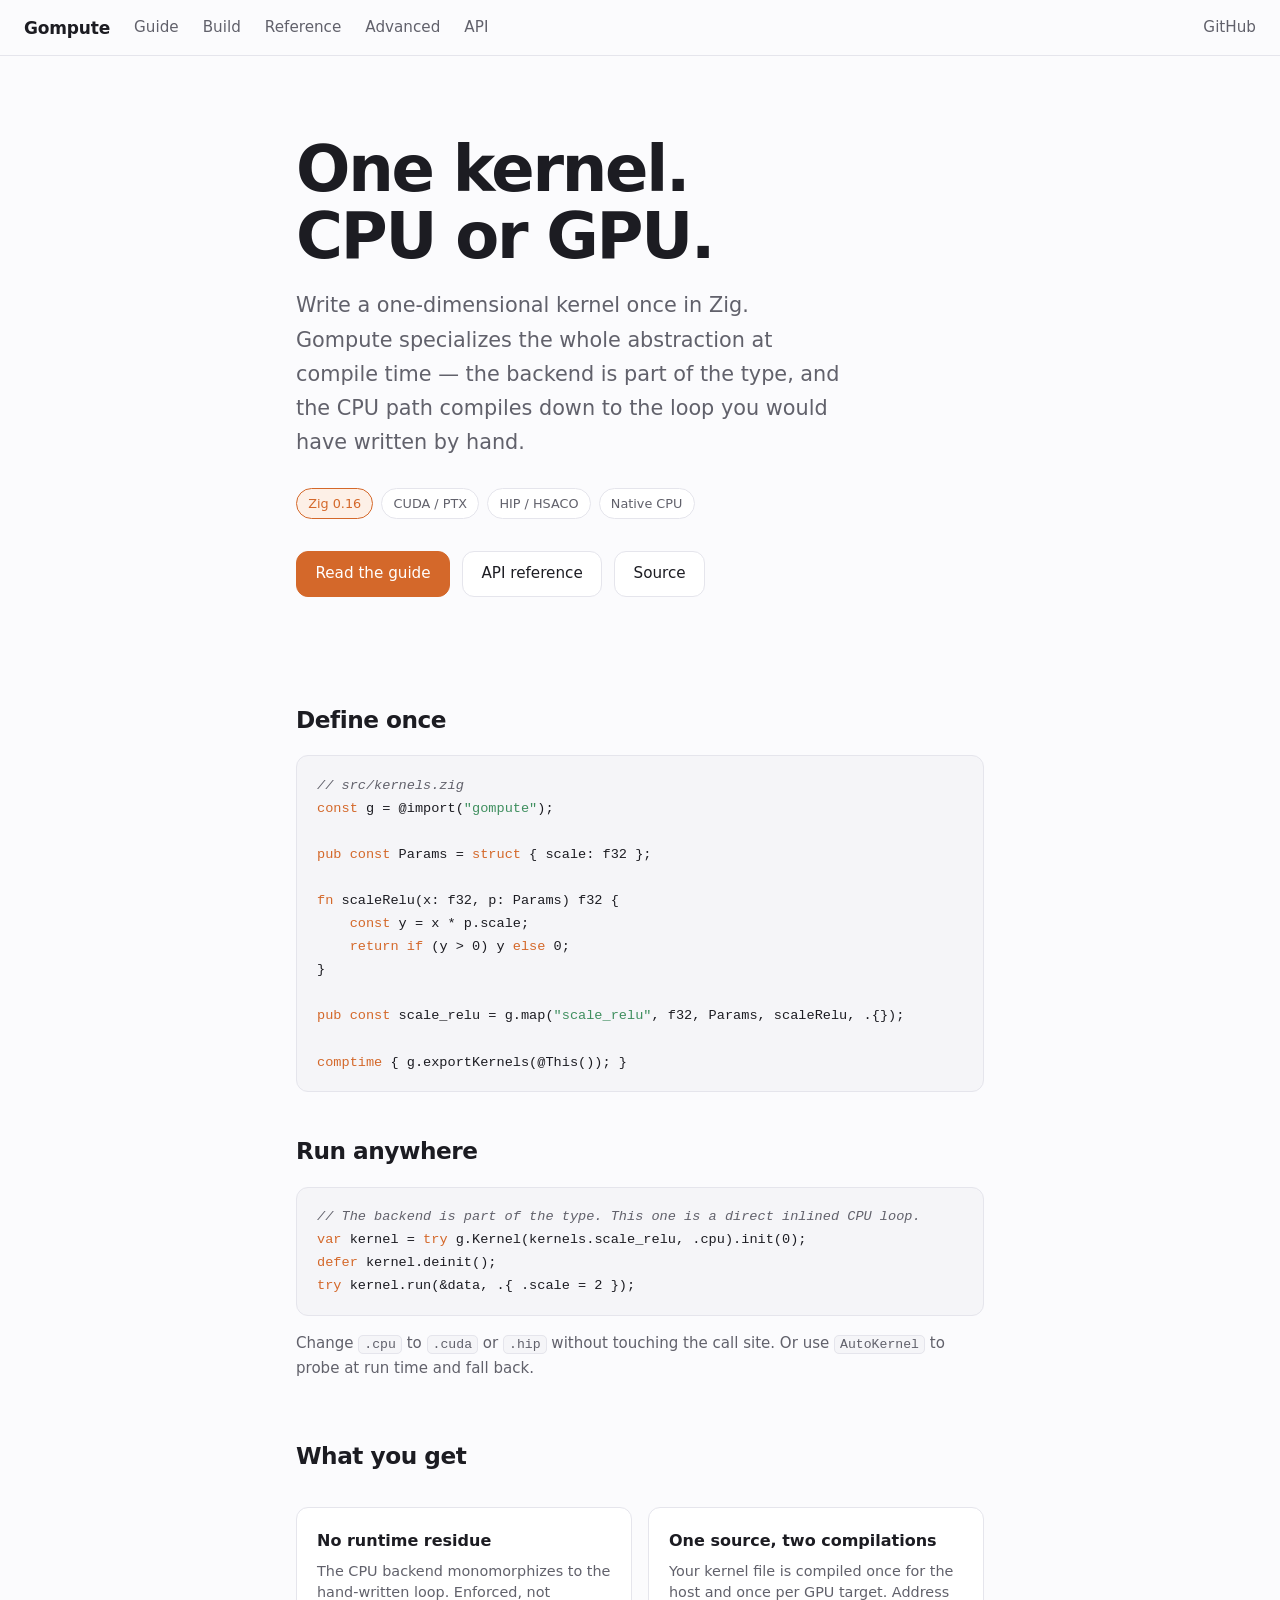
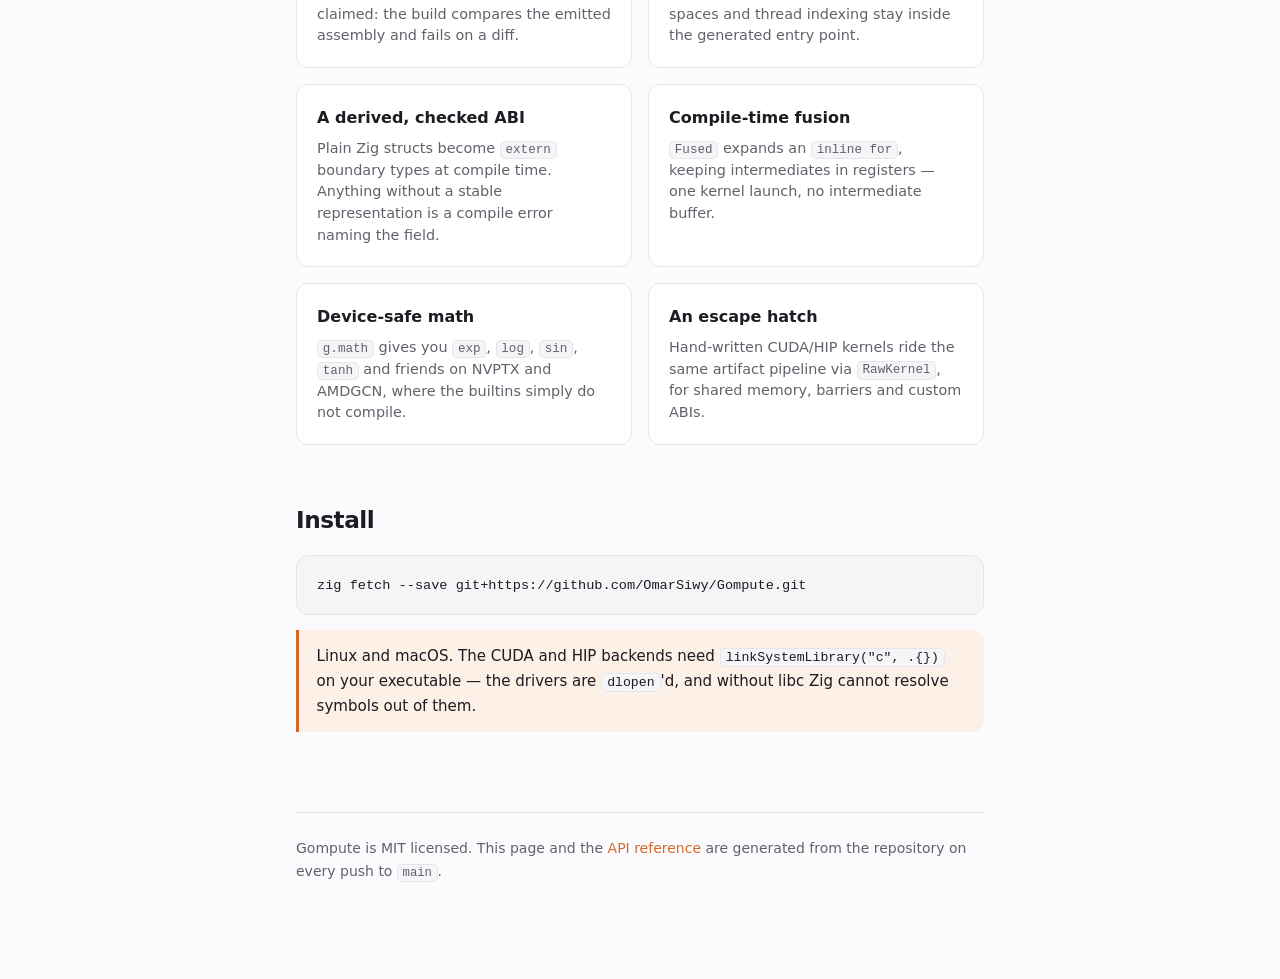
==== docs/index.html @ 5c6f1d7e "docs: publish a documentation site, slim the README to a pointer The README had grown to ~550 lines " ====
<!DOCTYPE html>
<html lang="en">
<head>
<meta charset="utf-8">
<meta name="viewport" content="width=device-width, initial-scale=1">
<title>Gompute — one kernel, CPU or GPU, specialized at compile time</title>
<meta name="description" content="A Zig 0.16 library for defining a one-dimensional GPU/CPU kernel once and specializing the whole abstraction at compile time. CUDA, HIP and native CPU backends.">
<link rel="stylesheet" href="style.css">
</head>
<body>

<nav class="nav">
  <strong>Gompute</strong>
  <a href="guide.html">Guide</a>
  <a href="build.html">Build</a>
  <a href="reference.html">Reference</a>
  <a href="advanced.html">Advanced</a>
  <a href="api/">API</a>
  <span class="spacer"></span>
  <a href="https://github.com/OmarSiwy/Gompute">GitHub</a>
</nav>

<div class="wrap">

  <header class="hero">
    <h1>One kernel.<br>CPU or GPU.</h1>
    <p class="tagline">
      Write a one-dimensional kernel once in Zig. Gompute specializes the whole
      abstraction at compile time — the backend is part of the type, and the
      CPU path compiles down to the loop you would have written by hand.
    </p>
    <div class="pills">
      <span class="pill on">Zig 0.16</span>
      <span class="pill">CUDA / PTX</span>
      <span class="pill">HIP / HSACO</span>
      <span class="pill">Native CPU</span>
    </div>
    <div class="cta">
      <a class="btn primary" href="guide.html">Read the guide</a>
      <a class="btn" href="api/">API reference</a>
      <a class="btn" href="https://github.com/OmarSiwy/Gompute">Source</a>
    </div>
  </header>

  <section>
    <h2>Define once</h2>
    <!-- Kept deliberately short. docs/guide.md is the source of truth; this is
         a shop window, not documentation. -->
<pre><code><span class="c">// src/kernels.zig</span>
<span class="k">const</span> g = @import(<span class="s">"gompute"</span>);

<span class="k">pub const</span> Params = <span class="k">struct</span> { scale: f32 };

<span class="k">fn</span> scaleRelu(x: f32, p: Params) f32 {
    <span class="k">const</span> y = x * p.scale;
    <span class="k">return if</span> (y &gt; 0) y <span class="k">else</span> 0;
}

<span class="k">pub const</span> scale_relu = g.map(<span class="s">"scale_relu"</span>, f32, Params, scaleRelu, .{});

<span class="k">comptime</span> { g.exportKernels(@This()); }
</code></pre>

    <h2 style="margin-top:2.5rem">Run anywhere</h2>
<pre><code><span class="c">// The backend is part of the type. This one is a direct inlined CPU loop.</span>
<span class="k">var</span> kernel = <span class="k">try</span> g.Kernel(kernels.scale_relu, .cpu).init(0);
<span class="k">defer</span> kernel.deinit();
<span class="k">try</span> kernel.run(&amp;data, .{ .scale = 2 });
</code></pre>
    <p style="color:var(--muted);font-size:0.94rem">
      Change <code>.cpu</code> to <code>.cuda</code> or <code>.hip</code> without touching the
      call site. Or use <code>AutoKernel</code> to probe at run time and fall back.
    </p>
  </section>

  <section>
    <h2>What you get</h2>
    <div class="cards">
      <div class="card">
        <h3>No runtime residue</h3>
        <p>The CPU backend monomorphizes to the hand-written loop. Enforced, not
           claimed: the build compares the emitted assembly and fails on a diff.</p>
      </div>
      <div class="card">
        <h3>One source, two compilations</h3>
        <p>Your kernel file is compiled once for the host and once per GPU target.
           Address spaces and thread indexing stay inside the generated entry point.</p>
      </div>
      <div class="card">
        <h3>A derived, checked ABI</h3>
        <p>Plain Zig structs become <code>extern</code> boundary types at compile time.
           Anything without a stable representation is a compile error naming the field.</p>
      </div>
      <div class="card">
        <h3>Compile-time fusion</h3>
        <p><code>Fused</code> expands an <code>inline for</code>, keeping intermediates in
           registers — one kernel launch, no intermediate buffer.</p>
      </div>
      <div class="card">
        <h3>Device-safe math</h3>
        <p><code>g.math</code> gives you <code>exp</code>, <code>log</code>, <code>sin</code>,
           <code>tanh</code> and friends on NVPTX and AMDGCN, where the builtins simply
           do not compile.</p>
      </div>
      <div class="card">
        <h3>An escape hatch</h3>
        <p>Hand-written CUDA/HIP kernels ride the same artifact pipeline via
           <code>RawKernel</code>, for shared memory, barriers and custom ABIs.</p>
      </div>
    </div>
  </section>

  <section>
    <h2>Install</h2>
<pre><code>zig fetch --save git+https://github.com/OmarSiwy/Gompute.git</code></pre>
    <p class="note">
      Linux and macOS. The CUDA and HIP backends need
      <code>linkSystemLibrary("c", .{})</code> on your executable — the drivers are
      <code>dlopen</code>'d, and without libc Zig cannot resolve symbols out of them.
    </p>
  </section>

  <footer>
    Gompute is MIT licensed. This page and the
    <a href="api/">API reference</a> are generated from the repository on every
    push to <code>main</code>.
  </footer>

</div>
</body>
</html>
---- docs/style.css ----
/* Gompute docs. Hand-written, no framework, no build step.
   Styles both the landing page and the pandoc-rendered guide. */

:root {
  --bg: #fbfbfd;
  --panel: #ffffff;
  --fg: #1c1c22;
  --muted: #61616b;
  --line: #e5e5ec;
  --accent: #d4682a;
  --accent-soft: #fdf0e7;
  --code-bg: #f5f5f8;
  --radius: 12px;
  --measure: 46rem;
}

@media (prefers-color-scheme: dark) {
  :root {
    --bg: #131317;
    --panel: #1a1a20;
    --fg: #e8e8ee;
    --muted: #9a9aa6;
    --line: #2b2b34;
    --accent: #f9a03f;
    --accent-soft: #2a2119;
    --code-bg: #101015;
  }
}

*, *::before, *::after { box-sizing: border-box; }

html { -webkit-text-size-adjust: 100%; }

body {
  margin: 0;
  background: var(--bg);
  color: var(--fg);
  font-family: ui-sans-serif, system-ui, -apple-system, "Segoe UI", Roboto,
    "Helvetica Neue", Arial, sans-serif;
  font-size: 17px;
  line-height: 1.65;
  -webkit-font-smoothing: antialiased;
}

a { color: var(--accent); text-decoration: none; }
a:hover { text-decoration: underline; }

code, pre, kbd {
  font-family: ui-monospace, SFMono-Regular, "SF Mono", Menlo, Consolas,
    "Liberation Mono", monospace;
  font-size: 0.875em;
}

/* ---- chrome ---- */

.nav {
  position: sticky;
  top: 0;
  z-index: 10;
  display: flex;
  align-items: center;
  gap: 1.5rem;
  padding: 0.85rem 1.5rem;
  background: color-mix(in srgb, var(--bg) 88%, transparent);
  backdrop-filter: saturate(1.6) blur(10px);
  border-bottom: 1px solid var(--line);
}

.nav strong { font-weight: 650; letter-spacing: -0.01em; }
.nav a { color: var(--muted); font-size: 0.95rem; }
.nav a:hover { color: var(--fg); text-decoration: none; }
.nav .spacer { flex: 1; }

.wrap { max-width: var(--measure); margin: 0 auto; padding: 0 1.5rem 6rem; }
.wide { max-width: 62rem; }

/* ---- hero ---- */

.hero { padding: 5rem 0 3rem; }

.hero h1 {
  margin: 0;
  font-size: clamp(2.6rem, 7vw, 4rem);
  font-weight: 700;
  letter-spacing: -0.035em;
  line-height: 1.05;
}

.hero .tagline {
  margin: 1.1rem 0 0;
  font-size: clamp(1.05rem, 2.4vw, 1.3rem);
  color: var(--muted);
  max-width: 34rem;
}

.pills { display: flex; flex-wrap: wrap; gap: 0.5rem; margin: 1.75rem 0 0; }

.pill {
  padding: 0.25rem 0.7rem;
  border: 1px solid var(--line);
  border-radius: 999px;
  font-size: 0.8rem;
  color: var(--muted);
  background: var(--panel);
}

.pill.on { color: var(--accent); border-color: var(--accent); background: var(--accent-soft); }

.cta { display: flex; flex-wrap: wrap; gap: 0.75rem; margin-top: 2rem; }

.btn {
  display: inline-block;
  padding: 0.6rem 1.15rem;
  border-radius: var(--radius);
  border: 1px solid var(--line);
  background: var(--panel);
  color: var(--fg);
  font-size: 0.95rem;
  font-weight: 500;
}
.btn:hover { border-color: var(--accent); text-decoration: none; }
.btn.primary { background: var(--accent); border-color: var(--accent); color: #fff; }
.btn.primary:hover { filter: brightness(1.07); }

/* ---- code ---- */

pre {
  background: var(--code-bg);
  border: 1px solid var(--line);
  border-radius: var(--radius);
  padding: 1.1rem 1.25rem;
  overflow-x: auto;
  line-height: 1.55;
}

pre code { background: none; padding: 0; font-size: 0.85rem; }

:not(pre) > code {
  background: var(--code-bg);
  border: 1px solid var(--line);
  border-radius: 5px;
  padding: 0.1em 0.38em;
}

/* Minimal hand-applied highlighting for the landing snippet only. */
.k { color: var(--accent); }
.c { color: var(--muted); font-style: italic; }
.s { color: #3f8f5f; }
@media (prefers-color-scheme: dark) { .s { color: #7fbf8f; } }

/* ---- cards ---- */

.cards {
  display: grid;
  grid-template-columns: repeat(auto-fit, minmax(15rem, 1fr));
  gap: 1rem;
  margin: 2rem 0;
}

.card {
  display: block;
  padding: 1.25rem;
  border: 1px solid var(--line);
  border-radius: var(--radius);
  background: var(--panel);
  color: inherit;
}
.card:hover { border-color: var(--accent); text-decoration: none; }
.card h3 { margin: 0 0 0.4rem; font-size: 1rem; font-weight: 620; }
.card p { margin: 0; color: var(--muted); font-size: 0.9rem; line-height: 1.5; }

section { margin-top: 3.5rem; }
section > h2 {
  font-size: 1.45rem;
  letter-spacing: -0.02em;
  margin: 0 0 1rem;
}

.note {
  border-left: 3px solid var(--accent);
  background: var(--accent-soft);
  padding: 0.85rem 1.1rem;
  border-radius: 0 var(--radius) var(--radius) 0;
  color: var(--fg);
  font-size: 0.94rem;
}

footer {
  border-top: 1px solid var(--line);
  margin-top: 5rem;
  padding-top: 1.5rem;
  color: var(--muted);
  font-size: 0.875rem;
}

/* ---- rendered markdown (pandoc guide) ---- */

.guide h1 { font-size: 2.1rem; letter-spacing: -0.03em; margin: 0 0 0.5rem; }
.guide h2 {
  font-size: 1.5rem;
  letter-spacing: -0.02em;
  margin: 3rem 0 0.9rem;
  padding-top: 0.6rem;
  border-top: 1px solid var(--line);
}
.guide h3 { font-size: 1.15rem; margin: 2rem 0 0.6rem; }
.guide table {
  width: 100%;
  border-collapse: collapse;
  margin: 1.25rem 0;
  font-size: 0.9rem;
  display: block;
  overflow-x: auto;
}
.guide th, .guide td {
  border: 1px solid var(--line);
  padding: 0.5rem 0.7rem;
  text-align: left;
  vertical-align: top;
}
.guide th { background: var(--code-bg); font-weight: 600; }
.guide blockquote {
  margin: 1.25rem 0;
  padding: 0.1rem 1.1rem;
  border-left: 3px solid var(--line);
  color: var(--muted);
}
.guide li { margin: 0.3rem 0; }

#TOC {
  background: var(--panel);
  border: 1px solid var(--line);
  border-radius: var(--radius);
  padding: 1rem 1.25rem;
  margin: 1.5rem 0 2.5rem;
  font-size: 0.9rem;
}
#TOC ul { margin: 0.3rem 0; padding-left: 1.1rem; }
#TOC > ul { padding-left: 0; list-style: none; }
#TOC a { color: var(--fg); }
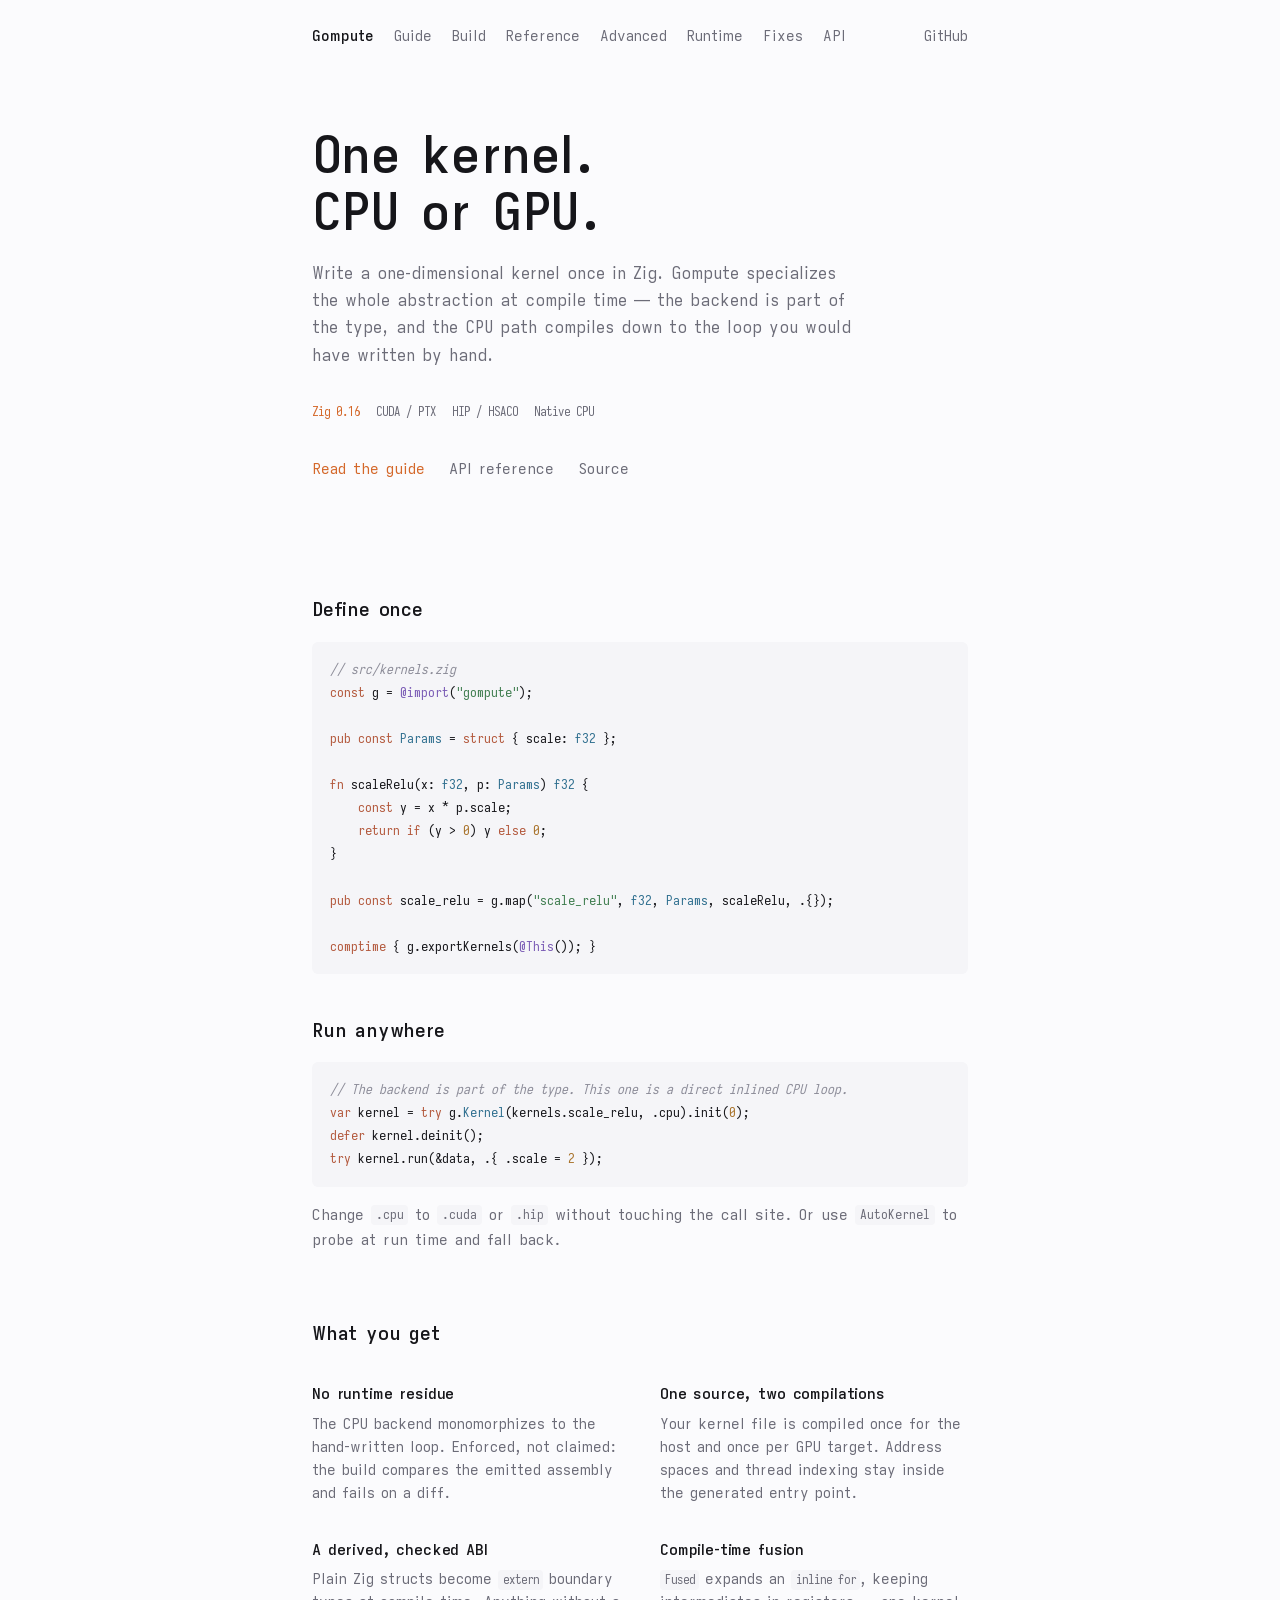
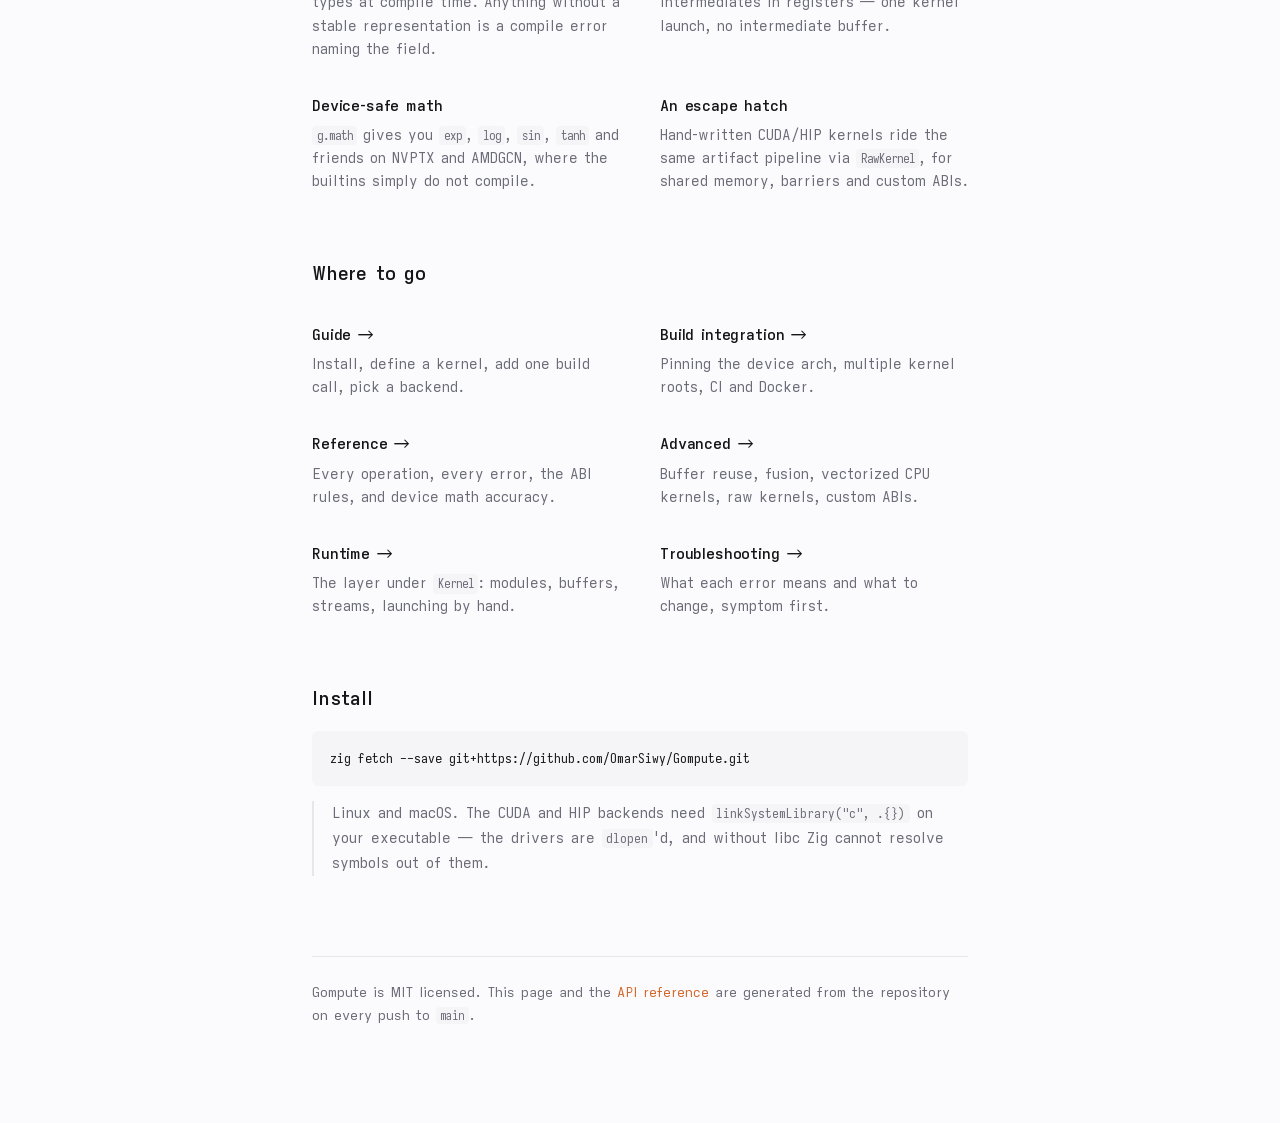
==== commit ae91c705: "docs: add runtime and troubleshooting pages, vendor subset fonts Two pages the site was missing. Run" ====
--- a/docs/index.html
+++ b/docs/index.html
@@ -15,6 +15,8 @@
   <a href="build.html">Build</a>
   <a href="reference.html">Reference</a>
   <a href="advanced.html">Advanced</a>
+  <a href="runtime.html">Runtime</a>
+  <a href="troubleshooting.html">Fixes</a>
   <a href="api/">API</a>
   <span class="spacer"></span>
   <a href="https://github.com/OmarSiwy/Gompute">GitHub</a>
@@ -46,26 +48,26 @@
     <h2>Define once</h2>
     <!-- Kept deliberately short. docs/guide.md is the source of truth; this is
          a shop window, not documentation. -->
-<pre><code><span class="c">// src/kernels.zig</span>
-<span class="k">const</span> g = @import(<span class="s">"gompute"</span>);
+<pre><code><span class="hl-c">// src/kernels.zig</span>
+<span class="hl-k">const</span> g = <span class="hl-b">@import</span>(<span class="hl-s">"gompute"</span>);
 
-<span class="k">pub const</span> Params = <span class="k">struct</span> { scale: f32 };
+<span class="hl-k">pub</span> <span class="hl-k">const</span> <span class="hl-t">Params</span> = <span class="hl-k">struct</span> { scale: <span class="hl-t">f32</span> };
 
-<span class="k">fn</span> scaleRelu(x: f32, p: Params) f32 {
-    <span class="k">const</span> y = x * p.scale;
-    <span class="k">return if</span> (y &gt; 0) y <span class="k">else</span> 0;
+<span class="hl-k">fn</span> scaleRelu(x: <span class="hl-t">f32</span>, p: <span class="hl-t">Params</span>) <span class="hl-t">f32</span> {
+    <span class="hl-k">const</span> y = x * p.scale;
+    <span class="hl-k">return</span> <span class="hl-k">if</span> (y &gt; <span class="hl-n">0</span>) y <span class="hl-k">else</span> <span class="hl-n">0</span>;
 }
 
-<span class="k">pub const</span> scale_relu = g.map(<span class="s">"scale_relu"</span>, f32, Params, scaleRelu, .{});
+<span class="hl-k">pub</span> <span class="hl-k">const</span> scale_relu = g.map(<span class="hl-s">"scale_relu"</span>, <span class="hl-t">f32</span>, <span class="hl-t">Params</span>, scaleRelu, .{});
 
-<span class="k">comptime</span> { g.exportKernels(@This()); }
+<span class="hl-k">comptime</span> { g.exportKernels(<span class="hl-b">@This</span>()); }
 </code></pre>
 
     <h2 style="margin-top:2.5rem">Run anywhere</h2>
-<pre><code><span class="c">// The backend is part of the type. This one is a direct inlined CPU loop.</span>
-<span class="k">var</span> kernel = <span class="k">try</span> g.Kernel(kernels.scale_relu, .cpu).init(0);
-<span class="k">defer</span> kernel.deinit();
-<span class="k">try</span> kernel.run(&amp;data, .{ .scale = 2 });
+<pre><code><span class="hl-c">// The backend is part of the type. This one is a direct inlined CPU loop.</span>
+<span class="hl-k">var</span> kernel = <span class="hl-k">try</span> g.<span class="hl-t">Kernel</span>(kernels.scale_relu, .cpu).init(<span class="hl-n">0</span>);
+<span class="hl-k">defer</span> kernel.deinit();
+<span class="hl-k">try</span> kernel.run(&amp;data, .{ .scale = <span class="hl-n">2</span> });
 </code></pre>
     <p style="color:var(--muted);font-size:0.94rem">
       Change <code>.cpu</code> to <code>.cuda</code> or <code>.hip</code> without touching the
@@ -111,6 +113,36 @@
   </section>
 
   <section>
+    <h2>Where to go</h2>
+    <div class="cards">
+      <a class="card" href="guide.html">
+        <h3>Guide →</h3>
+        <p>Install, define a kernel, add one build call, pick a backend.</p>
+      </a>
+      <a class="card" href="build.html">
+        <h3>Build integration →</h3>
+        <p>Pinning the device arch, multiple kernel roots, CI and Docker.</p>
+      </a>
+      <a class="card" href="reference.html">
+        <h3>Reference →</h3>
+        <p>Every operation, every error, the ABI rules, and device math accuracy.</p>
+      </a>
+      <a class="card" href="advanced.html">
+        <h3>Advanced →</h3>
+        <p>Buffer reuse, fusion, vectorized CPU kernels, raw kernels, custom ABIs.</p>
+      </a>
+      <a class="card" href="runtime.html">
+        <h3>Runtime →</h3>
+        <p>The layer under <code>Kernel</code>: modules, buffers, streams, launching by hand.</p>
+      </a>
+      <a class="card" href="troubleshooting.html">
+        <h3>Troubleshooting →</h3>
+        <p>What each error means and what to change, symptom first.</p>
+      </a>
+    </div>
+  </section>
+
+  <section>
     <h2>Install</h2>
 <pre><code>zig fetch --save git+https://github.com/OmarSiwy/Gompute.git</code></pre>
     <p class="note">
--- a/docs/style.css
+++ b/docs/style.css
@@ -1,29 +1,75 @@
-/* Gompute docs. Hand-written, no framework, no build step.
-   Styles both the landing page and the pandoc-rendered guide. */
+/* Gompute docs. Hand-written, no framework, no build step, no CDN.
+   Iosevka throughout: Aile (quasi-proportional) for prose, the monospaced
+   family for code. Subset and checked in -- see docs/fonts/README.md. */
+
+@font-face {
+  font-family: "Iosevka Aile Web";
+  src: url("fonts/iosevka-aile-400.woff2") format("woff2");
+  font-weight: 400;
+  font-style: normal;
+  font-display: swap;
+}
+@font-face {
+  font-family: "Iosevka Aile Web";
+  src: url("fonts/iosevka-aile-400-italic.woff2") format("woff2");
+  font-weight: 400;
+  font-style: italic;
+  font-display: swap;
+}
+@font-face {
+  font-family: "Iosevka Aile Web";
+  src: url("fonts/iosevka-aile-600.woff2") format("woff2");
+  font-weight: 600;
+  font-style: normal;
+  font-display: swap;
+}
+@font-face {
+  font-family: "Iosevka Web";
+  src: url("fonts/iosevka-400.woff2") format("woff2");
+  font-weight: 400;
+  font-style: normal;
+  font-display: swap;
+}
 
 :root {
   --bg: #fbfbfd;
-  --panel: #ffffff;
-  --fg: #1c1c22;
-  --muted: #61616b;
-  --line: #e5e5ec;
+  --fg: #16161a;
+  --muted: #6c6c78;
+  --line: #e6e6ec;
   --accent: #d4682a;
-  --accent-soft: #fdf0e7;
   --code-bg: #f5f5f8;
-  --radius: 12px;
-  --measure: 46rem;
+  --measure: 44rem;
+
+  --sans: "Iosevka Aile Web", "Iosevka Aile", "Iosevka Nerd Font Propo",
+    ui-sans-serif, system-ui, sans-serif;
+  --mono: "Iosevka Web", Iosevka, "Iosevka Nerd Font Mono",
+    ui-monospace, monospace;
+
+  /* Syntax. Warm for keywords, cool for the things keywords act on, so a
+     block reads as structure first and detail second. */
+  --hl-keyword: #b3593d;
+  --hl-builtin: #7a5bb5;
+  --hl-string: #3f7d4f;
+  --hl-number: #a8722a;
+  --hl-type: #2f6f8f;
+  --hl-comment: #8d8d99;
 }
 
 @media (prefers-color-scheme: dark) {
   :root {
-    --bg: #131317;
-    --panel: #1a1a20;
-    --fg: #e8e8ee;
-    --muted: #9a9aa6;
-    --line: #2b2b34;
+    --bg: #101014;
+    --fg: #e6e6ec;
+    --muted: #8e8e9a;
+    --line: #26262e;
     --accent: #f9a03f;
-    --accent-soft: #2a2119;
-    --code-bg: #101015;
+    --code-bg: #17171d;
+
+    --hl-keyword: #f08a63;
+    --hl-builtin: #b79ae8;
+    --hl-string: #7fbf8f;
+    --hl-number: #e0b070;
+    --hl-type: #6fb4d6;
+    --hl-comment: #6f6f7c;
   }
 }
 
@@ -35,39 +81,34 @@
   margin: 0;
   background: var(--bg);
   color: var(--fg);
-  font-family: ui-sans-serif, system-ui, -apple-system, "Segoe UI", Roboto,
-    "Helvetica Neue", Arial, sans-serif;
-  font-size: 17px;
-  line-height: 1.65;
+  font-family: var(--sans);
+  font-size: 16px;
+  line-height: 1.7;
   -webkit-font-smoothing: antialiased;
 }
 
 a { color: var(--accent); text-decoration: none; }
 a:hover { text-decoration: underline; }
 
-code, pre, kbd {
-  font-family: ui-monospace, SFMono-Regular, "SF Mono", Menlo, Consolas,
-    "Liberation Mono", monospace;
-  font-size: 0.875em;
-}
+code, pre, kbd { font-family: var(--mono); font-size: 0.9em; }
+
+h1, h2, h3 { font-weight: 600; letter-spacing: -0.01em; }
 
 /* ---- chrome ---- */
 
 .nav {
-  position: sticky;
-  top: 0;
-  z-index: 10;
   display: flex;
-  align-items: center;
-  gap: 1.5rem;
-  padding: 0.85rem 1.5rem;
-  background: color-mix(in srgb, var(--bg) 88%, transparent);
-  backdrop-filter: saturate(1.6) blur(10px);
-  border-bottom: 1px solid var(--line);
-}
-
-.nav strong { font-weight: 650; letter-spacing: -0.01em; }
-.nav a { color: var(--muted); font-size: 0.95rem; }
+  flex-wrap: wrap;
+  align-items: baseline;
+  gap: 0.4rem 1.25rem;
+  max-width: var(--measure);
+  margin: 0 auto;
+  padding: 1.5rem 1.5rem 0;
+  font-size: 0.9rem;
+}
+
+.nav strong { font-weight: 600; }
+.nav a { color: var(--muted); }
 .nav a:hover { color: var(--fg); text-decoration: none; }
 .nav .spacer { flex: 1; }
 
@@ -80,109 +121,85 @@
 
 .hero h1 {
   margin: 0;
-  font-size: clamp(2.6rem, 7vw, 4rem);
-  font-weight: 700;
-  letter-spacing: -0.035em;
-  line-height: 1.05;
+  font-size: clamp(2.2rem, 6vw, 3.2rem);
+  font-weight: 600;
+  letter-spacing: -0.03em;
+  line-height: 1.1;
 }
 
 .hero .tagline {
-  margin: 1.1rem 0 0;
-  font-size: clamp(1.05rem, 2.4vw, 1.3rem);
+  margin: 1.25rem 0 0;
   color: var(--muted);
   max-width: 34rem;
 }
 
-.pills { display: flex; flex-wrap: wrap; gap: 0.5rem; margin: 1.75rem 0 0; }
-
-.pill {
-  padding: 0.25rem 0.7rem;
-  border: 1px solid var(--line);
-  border-radius: 999px;
+/* Backends, as a plain monospace line rather than badges. */
+.pills {
+  display: flex;
+  flex-wrap: wrap;
+  gap: 1rem;
+  margin: 2rem 0 0;
+  font-family: var(--mono);
   font-size: 0.8rem;
   color: var(--muted);
-  background: var(--panel);
-}
-
-.pill.on { color: var(--accent); border-color: var(--accent); background: var(--accent-soft); }
-
-.cta { display: flex; flex-wrap: wrap; gap: 0.75rem; margin-top: 2rem; }
-
-.btn {
-  display: inline-block;
-  padding: 0.6rem 1.15rem;
-  border-radius: var(--radius);
-  border: 1px solid var(--line);
-  background: var(--panel);
-  color: var(--fg);
-  font-size: 0.95rem;
-  font-weight: 500;
-}
-.btn:hover { border-color: var(--accent); text-decoration: none; }
-.btn.primary { background: var(--accent); border-color: var(--accent); color: #fff; }
-.btn.primary:hover { filter: brightness(1.07); }
+}
+
+.pill.on { color: var(--accent); }
+
+.cta { display: flex; flex-wrap: wrap; gap: 1.5rem; margin-top: 2rem; }
+
+.btn { color: var(--muted); font-size: 0.95rem; }
+.btn:hover { color: var(--fg); text-decoration: none; }
+.btn.primary { color: var(--accent); }
 
 /* ---- code ---- */
 
 pre {
   background: var(--code-bg);
-  border: 1px solid var(--line);
-  border-radius: var(--radius);
-  padding: 1.1rem 1.25rem;
+  border-radius: 6px;
+  padding: 1rem 1.15rem;
   overflow-x: auto;
-  line-height: 1.55;
+  line-height: 1.6;
 }
 
 pre code { background: none; padding: 0; font-size: 0.85rem; }
 
 :not(pre) > code {
   background: var(--code-bg);
-  border: 1px solid var(--line);
-  border-radius: 5px;
-  padding: 0.1em 0.38em;
-}
-
-/* Minimal hand-applied highlighting for the landing snippet only. */
-.k { color: var(--accent); }
-.c { color: var(--muted); font-style: italic; }
-.s { color: #3f8f5f; }
-@media (prefers-color-scheme: dark) { .s { color: #7fbf8f; } }
+  border-radius: 4px;
+  padding: 0.1em 0.35em;
+}
+
+/* Token classes. tools/md2html.zig emits these from the Zig tokenizer for
+   ```zig blocks; the landing page applies the same names by hand. */
+.hl-k { color: var(--hl-keyword); }
+.hl-b { color: var(--hl-builtin); }
+.hl-s { color: var(--hl-string); }
+.hl-n { color: var(--hl-number); }
+.hl-t { color: var(--hl-type); }
+.hl-c { color: var(--hl-comment); font-style: italic; }
 
 /* ---- cards ---- */
 
 .cards {
   display: grid;
   grid-template-columns: repeat(auto-fit, minmax(15rem, 1fr));
-  gap: 1rem;
+  gap: 2rem 2.5rem;
   margin: 2rem 0;
 }
 
-.card {
-  display: block;
-  padding: 1.25rem;
-  border: 1px solid var(--line);
-  border-radius: var(--radius);
-  background: var(--panel);
-  color: inherit;
-}
-.card:hover { border-color: var(--accent); text-decoration: none; }
-.card h3 { margin: 0 0 0.4rem; font-size: 1rem; font-weight: 620; }
-.card p { margin: 0; color: var(--muted); font-size: 0.9rem; line-height: 1.5; }
-
-section { margin-top: 3.5rem; }
-section > h2 {
-  font-size: 1.45rem;
-  letter-spacing: -0.02em;
-  margin: 0 0 1rem;
-}
+.card { display: block; color: inherit; }
+.card h3 { margin: 0 0 0.35rem; font-size: 0.95rem; }
+.card p { margin: 0; color: var(--muted); font-size: 0.9rem; line-height: 1.6; }
+
+section { margin-top: 4rem; }
+section > h2 { font-size: 1.2rem; margin: 0 0 1rem; }
 
 .note {
-  border-left: 3px solid var(--accent);
-  background: var(--accent-soft);
-  padding: 0.85rem 1.1rem;
-  border-radius: 0 var(--radius) var(--radius) 0;
-  color: var(--fg);
-  font-size: 0.94rem;
+  border-left: 2px solid var(--line);
+  padding: 0 0 0 1.1rem;
+  color: var(--muted);
+  font-size: 0.92rem;
 }
 
 footer {
@@ -190,51 +207,44 @@
   margin-top: 5rem;
   padding-top: 1.5rem;
   color: var(--muted);
-  font-size: 0.875rem;
-}
-
-/* ---- rendered markdown (pandoc guide) ---- */
-
-.guide h1 { font-size: 2.1rem; letter-spacing: -0.03em; margin: 0 0 0.5rem; }
-.guide h2 {
-  font-size: 1.5rem;
-  letter-spacing: -0.02em;
-  margin: 3rem 0 0.9rem;
-  padding-top: 0.6rem;
-  border-top: 1px solid var(--line);
-}
-.guide h3 { font-size: 1.15rem; margin: 2rem 0 0.6rem; }
+  font-size: 0.85rem;
+}
+
+/* ---- rendered markdown ---- */
+
+.guide h1 { font-size: 1.9rem; letter-spacing: -0.03em; margin: 3rem 0 0.5rem; }
+.guide h2 { font-size: 1.2rem; margin: 3rem 0 0.8rem; }
+.guide h3 { font-size: 1rem; margin: 2rem 0 0.5rem; }
 .guide table {
   width: 100%;
   border-collapse: collapse;
   margin: 1.25rem 0;
-  font-size: 0.9rem;
+  font-size: 0.88rem;
   display: block;
   overflow-x: auto;
 }
 .guide th, .guide td {
-  border: 1px solid var(--line);
-  padding: 0.5rem 0.7rem;
+  border-bottom: 1px solid var(--line);
+  padding: 0.5rem 0.9rem 0.5rem 0;
   text-align: left;
   vertical-align: top;
 }
-.guide th { background: var(--code-bg); font-weight: 600; }
+.guide th { font-weight: 600; }
 .guide blockquote {
   margin: 1.25rem 0;
-  padding: 0.1rem 1.1rem;
-  border-left: 3px solid var(--line);
-  color: var(--muted);
-}
-.guide li { margin: 0.3rem 0; }
+  padding: 0 0 0 1.1rem;
+  border-left: 2px solid var(--line);
+  color: var(--muted);
+}
+.guide li { margin: 0.25rem 0; }
 
 #TOC {
-  background: var(--panel);
-  border: 1px solid var(--line);
-  border-radius: var(--radius);
-  padding: 1rem 1.25rem;
-  margin: 1.5rem 0 2.5rem;
-  font-size: 0.9rem;
-}
-#TOC ul { margin: 0.3rem 0; padding-left: 1.1rem; }
+  margin: 2rem 0 3rem;
+  padding: 0 0 0 1.1rem;
+  border-left: 2px solid var(--line);
+  font-size: 0.88rem;
+}
+#TOC ul { margin: 0.2rem 0; padding-left: 1.1rem; }
 #TOC > ul { padding-left: 0; list-style: none; }
-#TOC a { color: var(--fg); }
+#TOC a { color: var(--muted); }
+#TOC a:hover { color: var(--fg); }
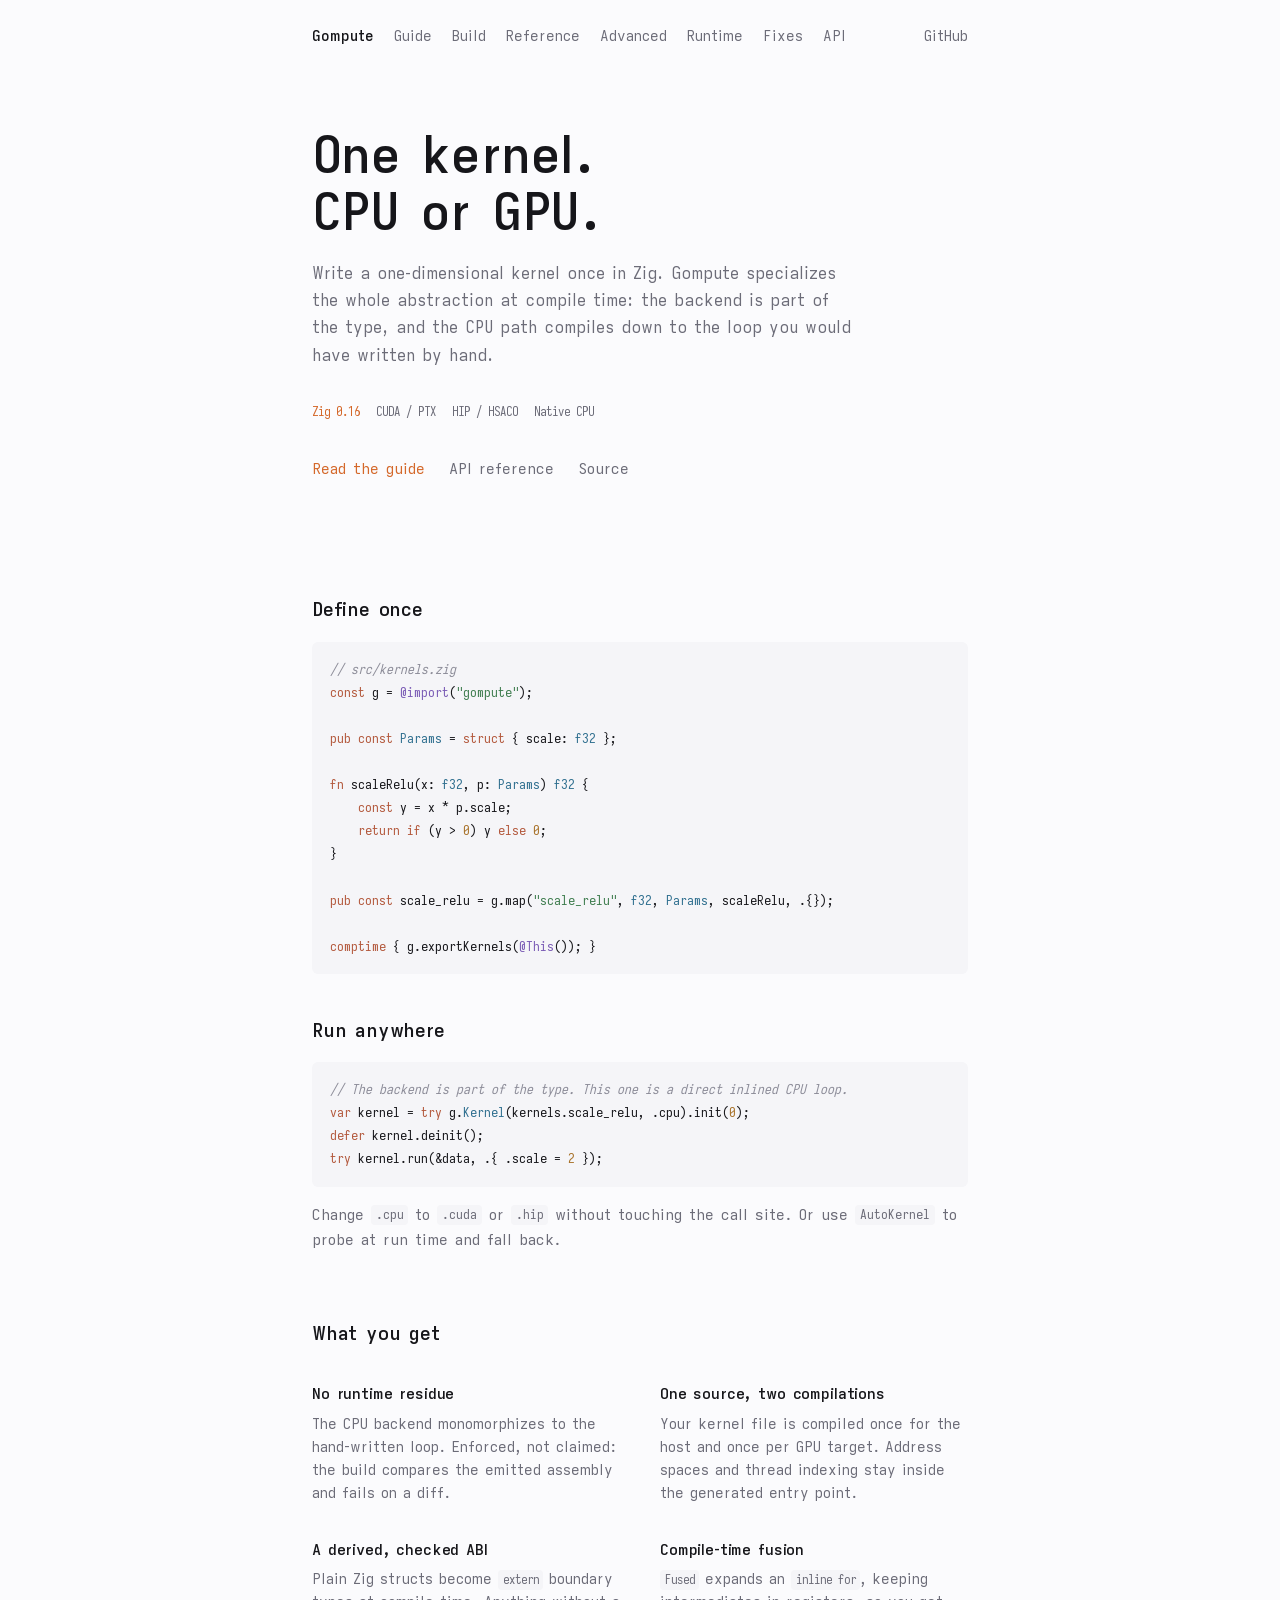
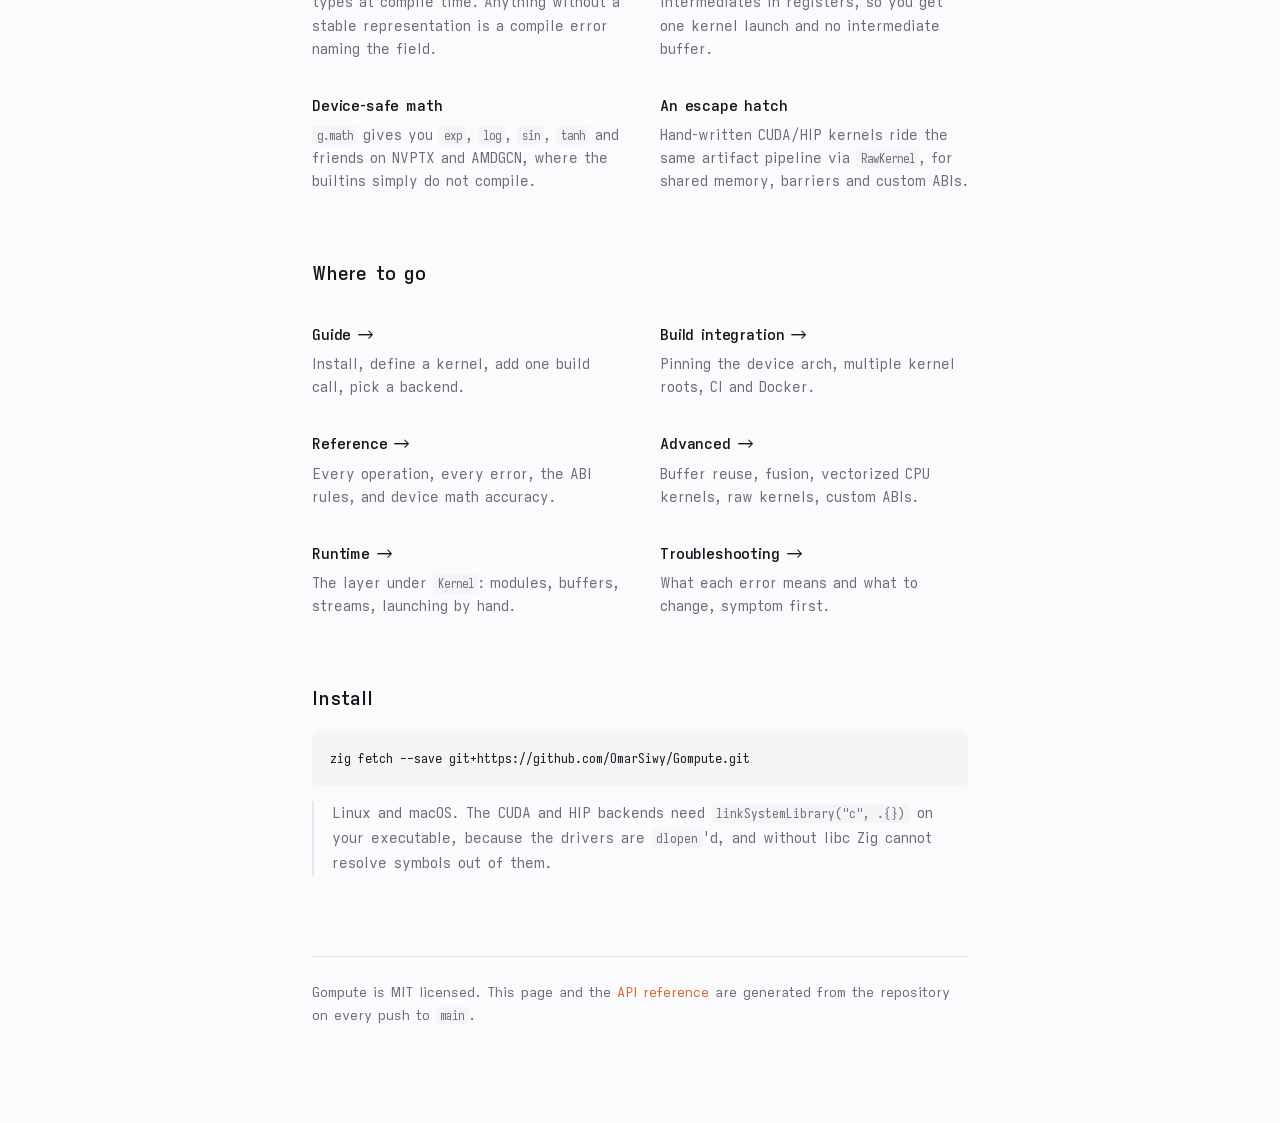
==== commit be542370: "docs: the prose pages read as machine-written Seventy-nine em dashes across seven pages, a decorativ" ====
--- a/docs/index.html
+++ b/docs/index.html
@@ -3,7 +3,7 @@
 <head>
 <meta charset="utf-8">
 <meta name="viewport" content="width=device-width, initial-scale=1">
-<title>Gompute — one kernel, CPU or GPU, specialized at compile time</title>
+<title>Gompute: one kernel, CPU or GPU, specialized at compile time</title>
 <meta name="description" content="A Zig 0.16 library for defining a one-dimensional GPU/CPU kernel once and specializing the whole abstraction at compile time. CUDA, HIP and native CPU backends.">
 <link rel="stylesheet" href="style.css">
 </head>
@@ -28,7 +28,7 @@
     <h1>One kernel.<br>CPU or GPU.</h1>
     <p class="tagline">
       Write a one-dimensional kernel once in Zig. Gompute specializes the whole
-      abstraction at compile time — the backend is part of the type, and the
+      abstraction at compile time: the backend is part of the type, and the
       CPU path compiles down to the loop you would have written by hand.
     </p>
     <div class="pills">
@@ -96,7 +96,7 @@
       <div class="card">
         <h3>Compile-time fusion</h3>
         <p><code>Fused</code> expands an <code>inline for</code>, keeping intermediates in
-           registers — one kernel launch, no intermediate buffer.</p>
+           registers, so you get one kernel launch and no intermediate buffer.</p>
       </div>
       <div class="card">
         <h3>Device-safe math</h3>
@@ -147,7 +147,7 @@
 <pre><code>zig fetch --save git+https://github.com/OmarSiwy/Gompute.git</code></pre>
     <p class="note">
       Linux and macOS. The CUDA and HIP backends need
-      <code>linkSystemLibrary("c", .{})</code> on your executable — the drivers are
+      <code>linkSystemLibrary("c", .{})</code> on your executable, because the drivers are
       <code>dlopen</code>'d, and without libc Zig cannot resolve symbols out of them.
     </p>
   </section>
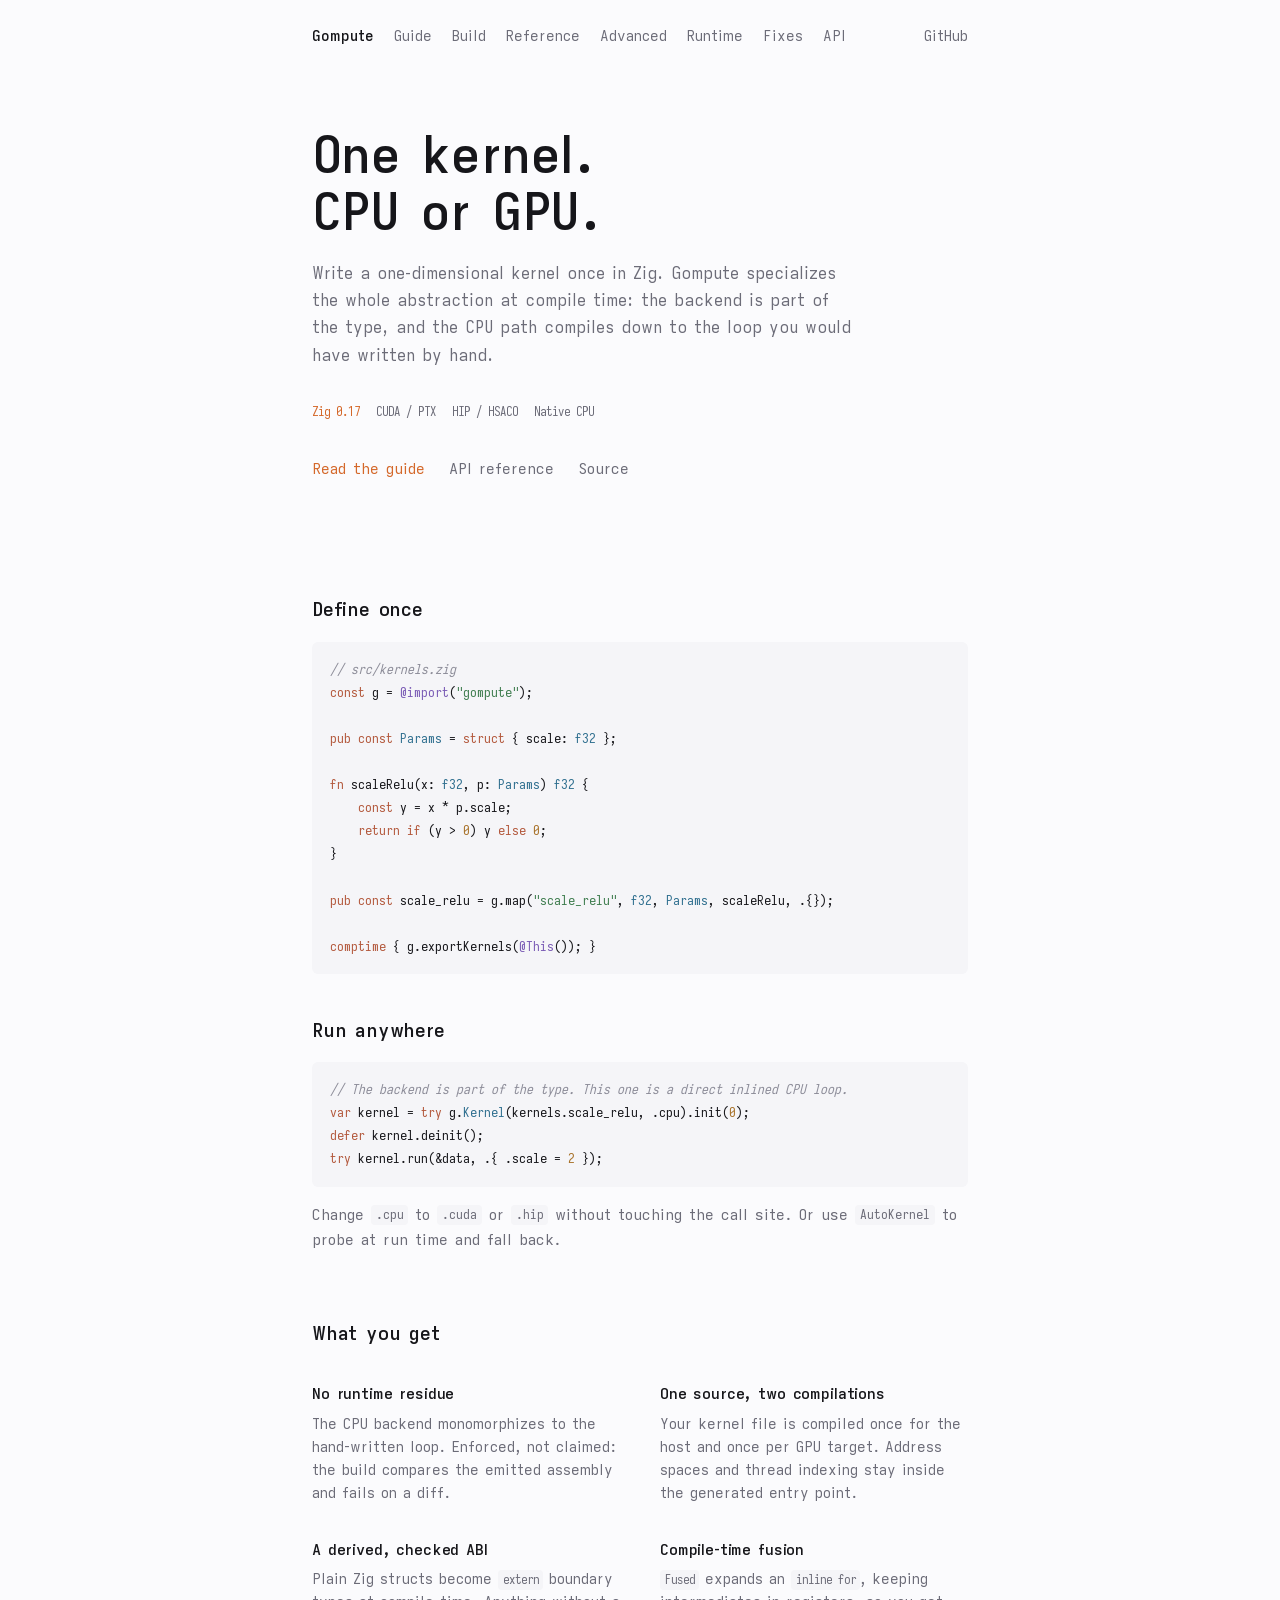
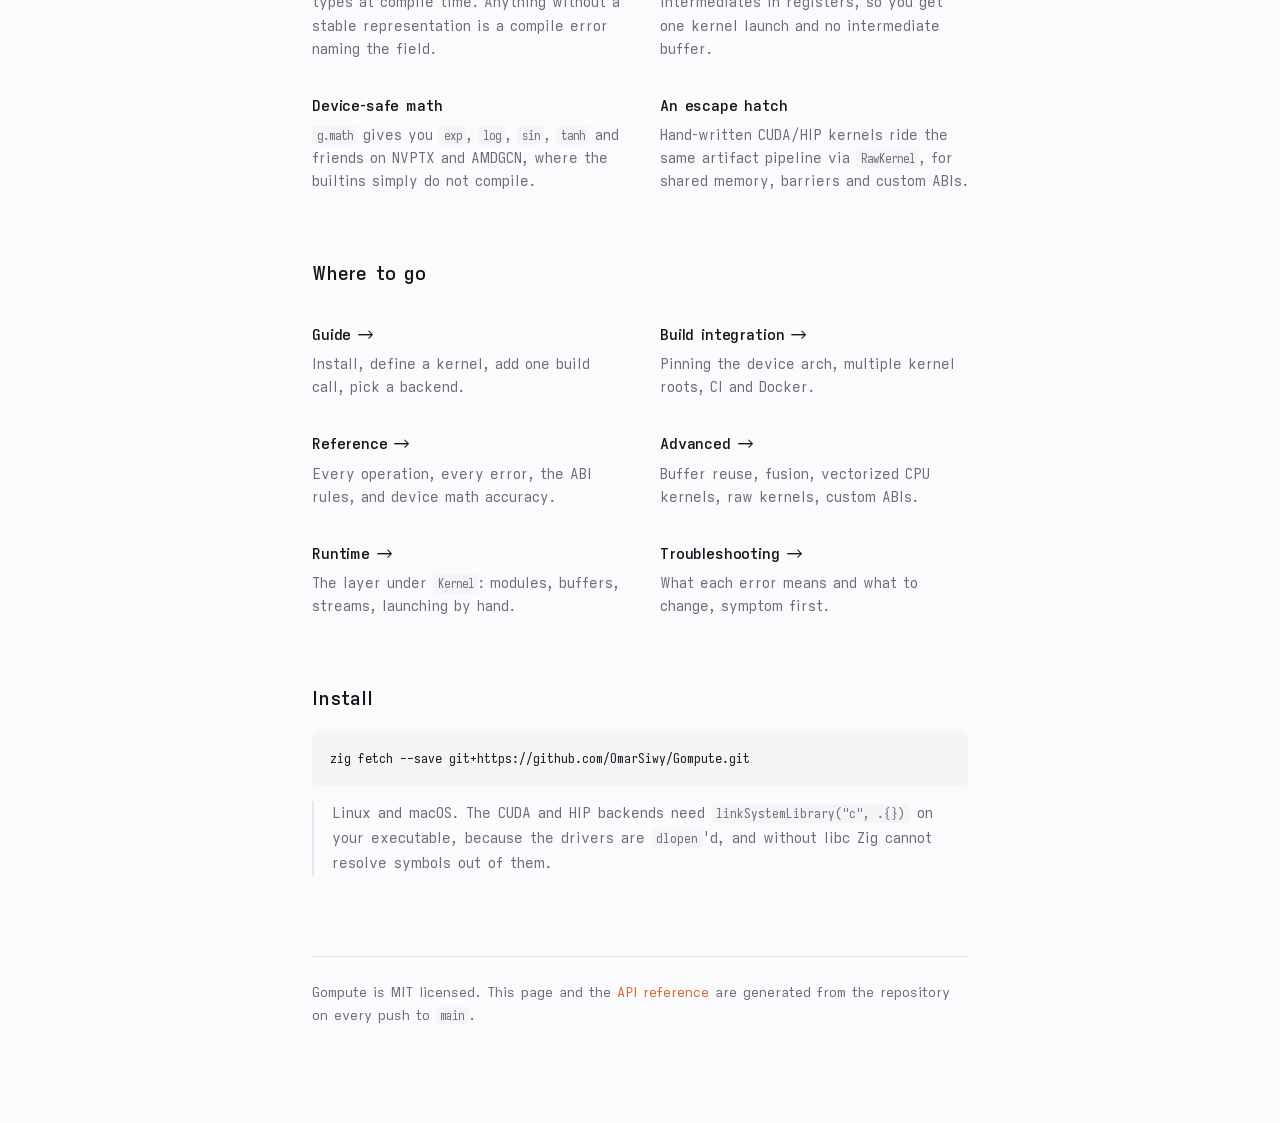
==== commit 4f9872b3: "zig: port to 0.17.0, drop the NVPTX alias workaround 0.17 emits each kernel under its exported name," ====
--- a/docs/index.html
+++ b/docs/index.html
@@ -4,7 +4,7 @@
 <meta charset="utf-8">
 <meta name="viewport" content="width=device-width, initial-scale=1">
 <title>Gompute: one kernel, CPU or GPU, specialized at compile time</title>
-<meta name="description" content="A Zig 0.16 library for defining a one-dimensional GPU/CPU kernel once and specializing the whole abstraction at compile time. CUDA, HIP and native CPU backends.">
+<meta name="description" content="A Zig 0.17 library for defining a one-dimensional GPU/CPU kernel once and specializing the whole abstraction at compile time. CUDA, HIP and native CPU backends.">
 <link rel="stylesheet" href="style.css">
 </head>
 <body>
@@ -32,7 +32,7 @@
       CPU path compiles down to the loop you would have written by hand.
     </p>
     <div class="pills">
-      <span class="pill on">Zig 0.16</span>
+      <span class="pill on">Zig 0.17</span>
       <span class="pill">CUDA / PTX</span>
       <span class="pill">HIP / HSACO</span>
       <span class="pill">Native CPU</span>
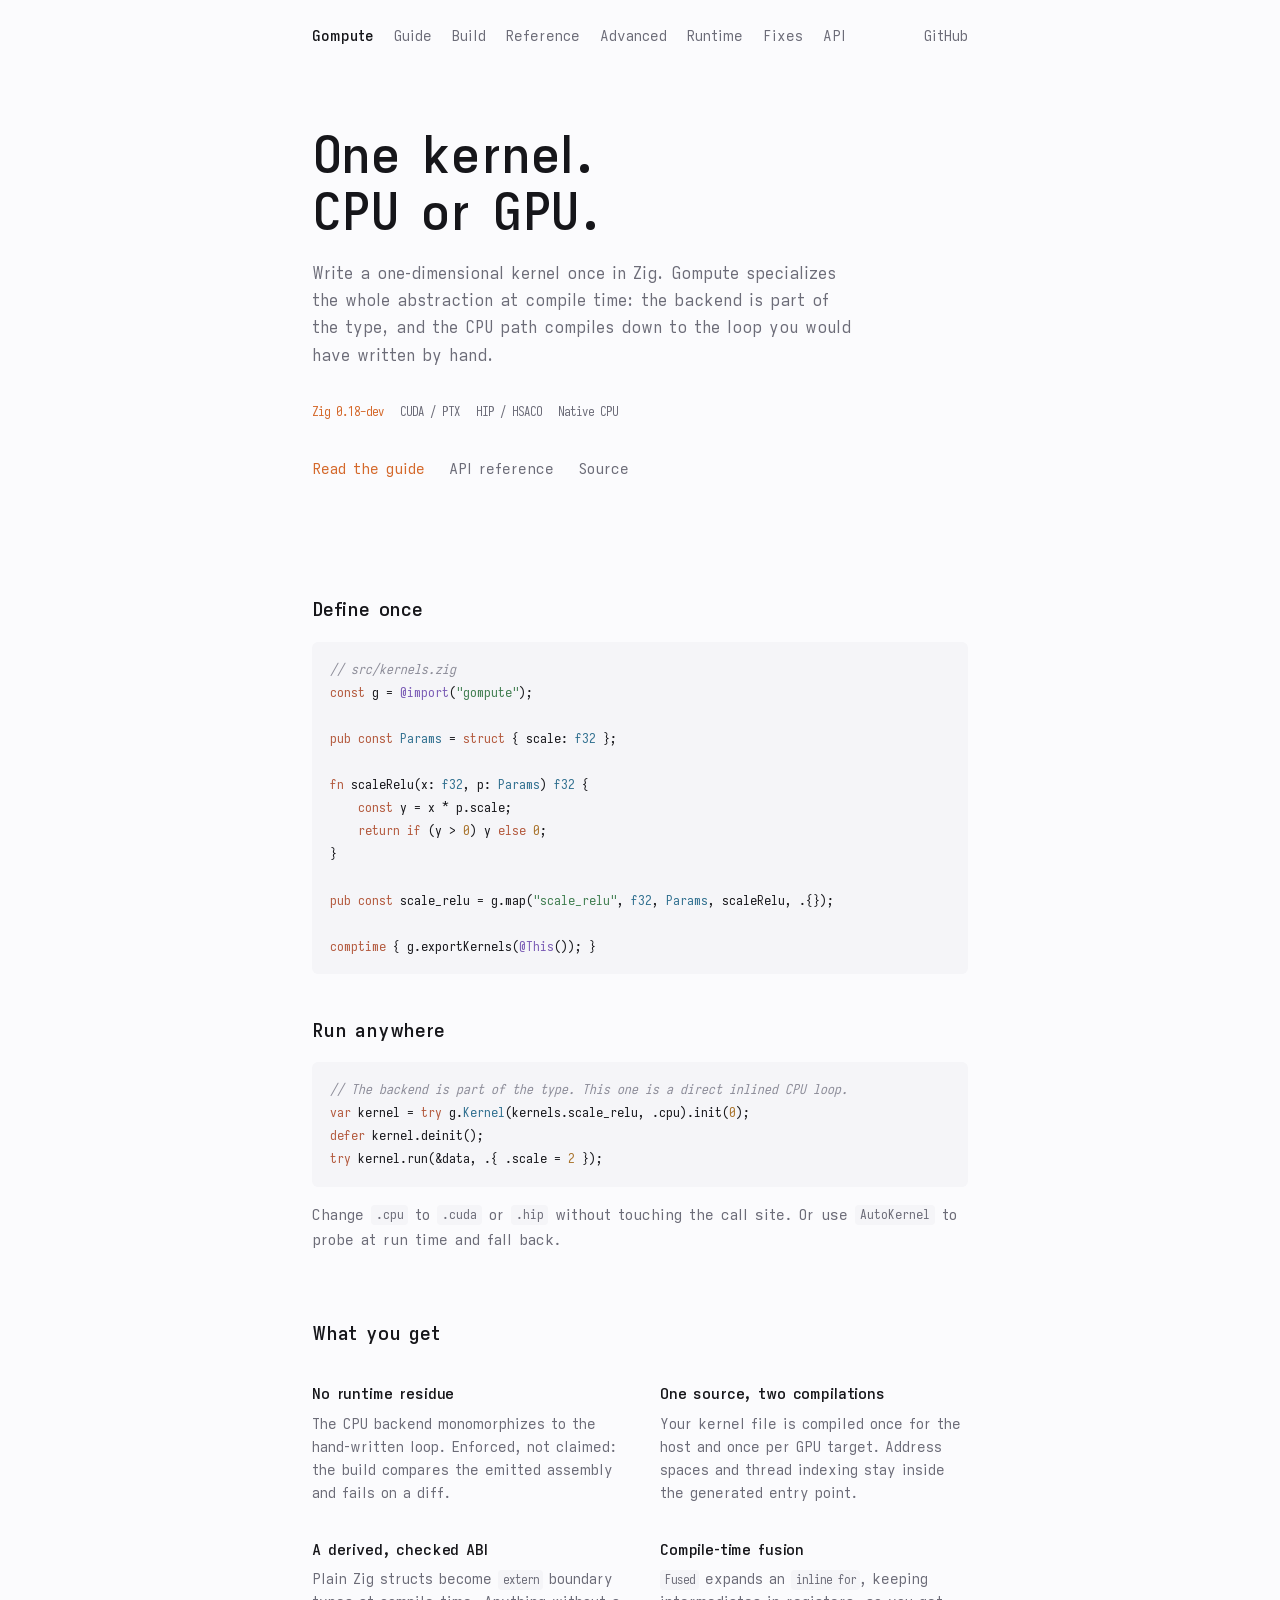
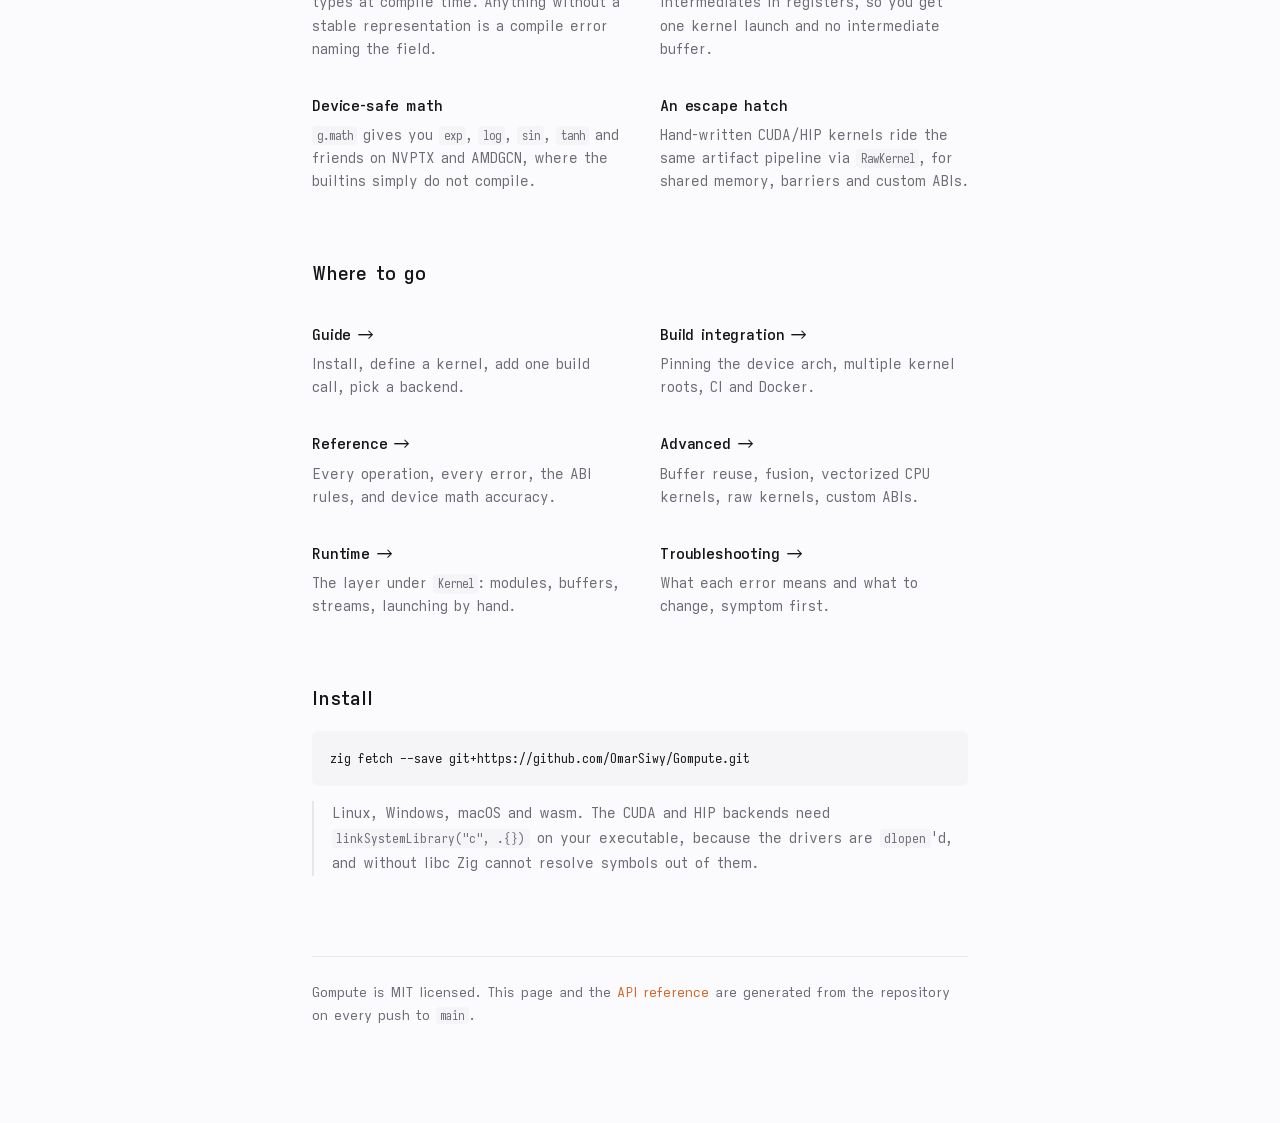
==== commit 6a1c5bd0: "device: 16-byte lanes per thread; runtime: peer copies and HIP parity; zig 0.18.0-dev.349; version 1" ====
--- a/docs/index.html
+++ b/docs/index.html
@@ -4,7 +4,7 @@
 <meta charset="utf-8">
 <meta name="viewport" content="width=device-width, initial-scale=1">
 <title>Gompute: one kernel, CPU or GPU, specialized at compile time</title>
-<meta name="description" content="A Zig 0.17 library for defining a one-dimensional GPU/CPU kernel once and specializing the whole abstraction at compile time. CUDA, HIP and native CPU backends.">
+<meta name="description" content="A Zig library for defining a one-dimensional GPU/CPU kernel once and specializing the whole abstraction at compile time. CUDA, HIP and native CPU backends.">
 <link rel="stylesheet" href="style.css">
 </head>
 <body>
@@ -32,7 +32,7 @@
       CPU path compiles down to the loop you would have written by hand.
     </p>
     <div class="pills">
-      <span class="pill on">Zig 0.17</span>
+      <span class="pill on">Zig 0.18-dev</span>
       <span class="pill">CUDA / PTX</span>
       <span class="pill">HIP / HSACO</span>
       <span class="pill">Native CPU</span>
@@ -146,7 +146,7 @@
     <h2>Install</h2>
 <pre><code>zig fetch --save git+https://github.com/OmarSiwy/Gompute.git</code></pre>
     <p class="note">
-      Linux and macOS. The CUDA and HIP backends need
+      Linux, Windows, macOS and wasm. The CUDA and HIP backends need
       <code>linkSystemLibrary("c", .{})</code> on your executable, because the drivers are
       <code>dlopen</code>'d, and without libc Zig cannot resolve symbols out of them.
     </p>
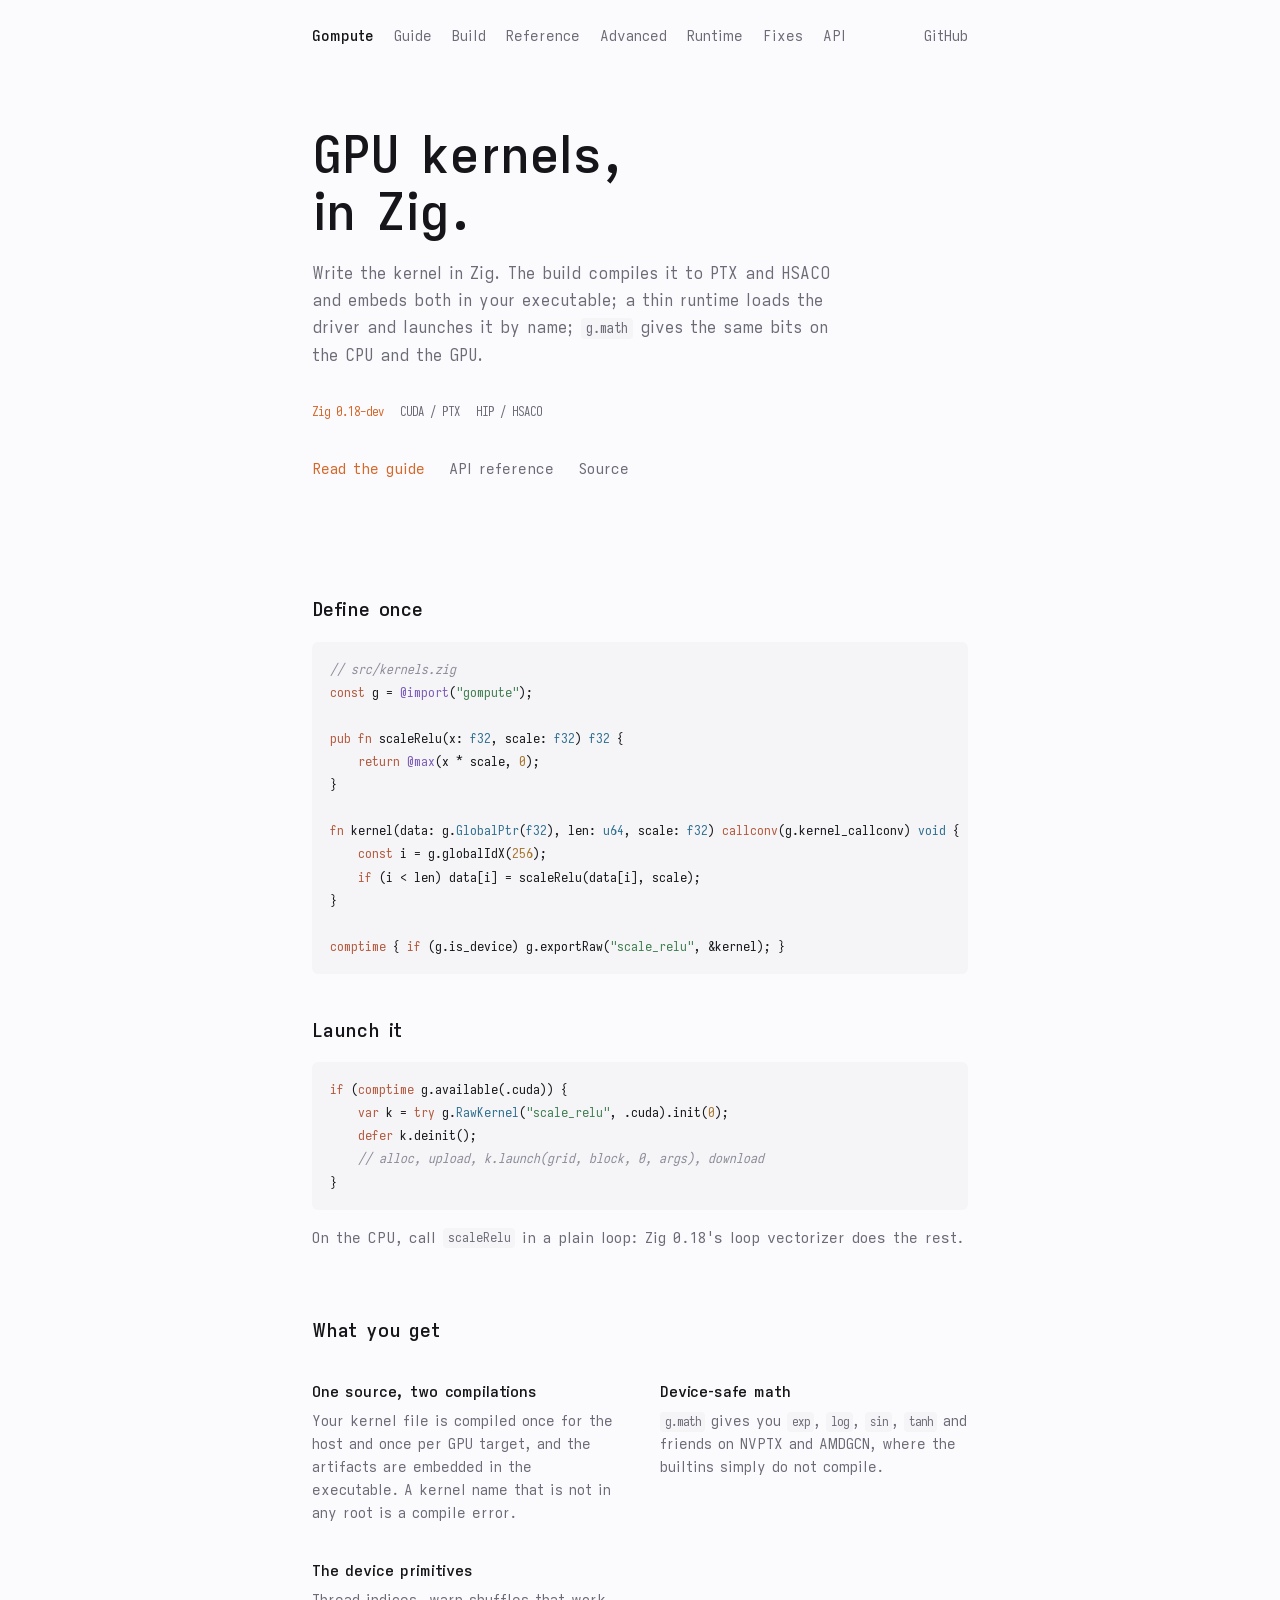
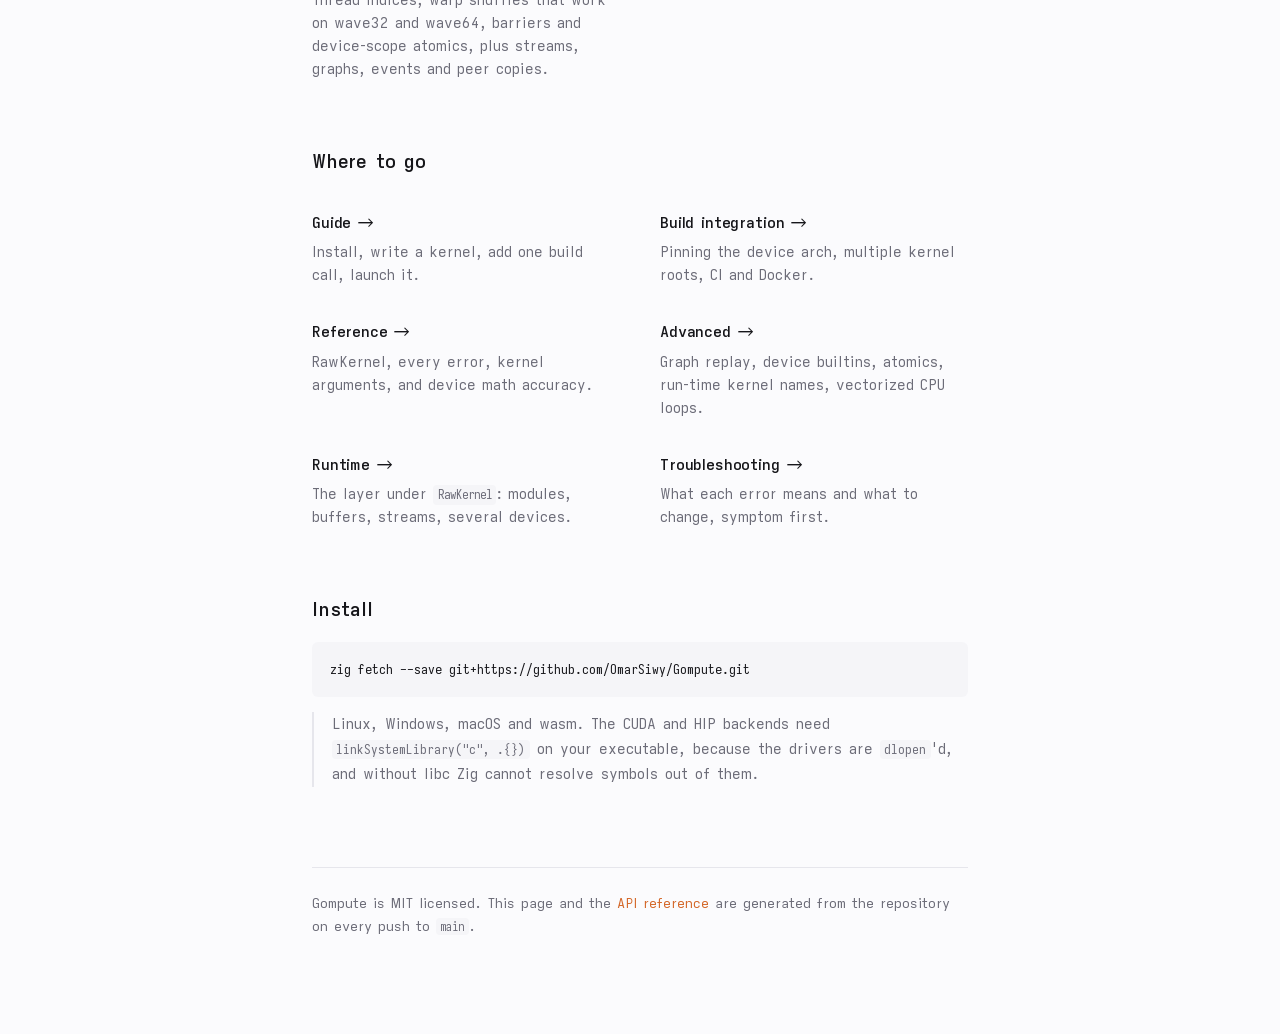
==== commit b8a22136: "remove the generated kernel layer; g.available; version 2.0.0 map, mapFn, mapTo, zip, mapIndexed, re" ====
--- a/docs/index.html
+++ b/docs/index.html
@@ -3,8 +3,8 @@
 <head>
 <meta charset="utf-8">
 <meta name="viewport" content="width=device-width, initial-scale=1">
-<title>Gompute: one kernel, CPU or GPU, specialized at compile time</title>
-<meta name="description" content="A Zig library for defining a one-dimensional GPU/CPU kernel once and specializing the whole abstraction at compile time. CUDA, HIP and native CPU backends.">
+<title>Gompute: GPU kernels in Zig</title>
+<meta name="description" content="A Zig library for GPU kernels written in Zig: compiled to PTX and HSACO at build time, launched through a thin CUDA/HIP runtime, with device math that gives the same bits on the CPU and the GPU.">
 <link rel="stylesheet" href="style.css">
 </head>
 <body>
@@ -25,17 +25,16 @@
 <div class="wrap">
 
   <header class="hero">
-    <h1>One kernel.<br>CPU or GPU.</h1>
+    <h1>GPU kernels,<br>in Zig.</h1>
     <p class="tagline">
-      Write a one-dimensional kernel once in Zig. Gompute specializes the whole
-      abstraction at compile time: the backend is part of the type, and the
-      CPU path compiles down to the loop you would have written by hand.
+      Write the kernel in Zig. The build compiles it to PTX and HSACO and embeds
+      both in your executable; a thin runtime loads the driver and launches it
+      by name; <code>g.math</code> gives the same bits on the CPU and the GPU.
     </p>
     <div class="pills">
       <span class="pill on">Zig 0.18-dev</span>
       <span class="pill">CUDA / PTX</span>
       <span class="pill">HIP / HSACO</span>
-      <span class="pill">Native CPU</span>
     </div>
     <div class="cta">
       <a class="btn primary" href="guide.html">Read the guide</a>
@@ -51,27 +50,28 @@
 <pre><code><span class="hl-c">// src/kernels.zig</span>
 <span class="hl-k">const</span> g = <span class="hl-b">@import</span>(<span class="hl-s">"gompute"</span>);
 
-<span class="hl-k">pub</span> <span class="hl-k">const</span> <span class="hl-t">Params</span> = <span class="hl-k">struct</span> { scale: <span class="hl-t">f32</span> };
-
-<span class="hl-k">fn</span> scaleRelu(x: <span class="hl-t">f32</span>, p: <span class="hl-t">Params</span>) <span class="hl-t">f32</span> {
-    <span class="hl-k">const</span> y = x * p.scale;
-    <span class="hl-k">return</span> <span class="hl-k">if</span> (y &gt; <span class="hl-n">0</span>) y <span class="hl-k">else</span> <span class="hl-n">0</span>;
+<span class="hl-k">pub</span> <span class="hl-k">fn</span> scaleRelu(x: <span class="hl-t">f32</span>, scale: <span class="hl-t">f32</span>) <span class="hl-t">f32</span> {
+    <span class="hl-k">return</span> <span class="hl-b">@max</span>(x * scale, <span class="hl-n">0</span>);
 }
 
-<span class="hl-k">pub</span> <span class="hl-k">const</span> scale_relu = g.map(<span class="hl-s">"scale_relu"</span>, <span class="hl-t">f32</span>, <span class="hl-t">Params</span>, scaleRelu, .{});
+<span class="hl-k">fn</span> kernel(data: g.<span class="hl-t">GlobalPtr</span>(<span class="hl-t">f32</span>), len: <span class="hl-t">u64</span>, scale: <span class="hl-t">f32</span>) <span class="hl-k">callconv</span>(g.kernel_callconv) <span class="hl-t">void</span> {
+    <span class="hl-k">const</span> i = g.globalIdX(<span class="hl-n">256</span>);
+    <span class="hl-k">if</span> (i &lt; len) data[i] = scaleRelu(data[i], scale);
+}
 
-<span class="hl-k">comptime</span> { g.exportKernels(<span class="hl-b">@This</span>()); }
+<span class="hl-k">comptime</span> { <span class="hl-k">if</span> (g.is_device) g.exportRaw(<span class="hl-s">"scale_relu"</span>, &amp;kernel); }
 </code></pre>
 
-    <h2 style="margin-top:2.5rem">Run anywhere</h2>
-<pre><code><span class="hl-c">// The backend is part of the type. This one is a direct inlined CPU loop.</span>
-<span class="hl-k">var</span> kernel = <span class="hl-k">try</span> g.<span class="hl-t">Kernel</span>(kernels.scale_relu, .cpu).init(<span class="hl-n">0</span>);
-<span class="hl-k">defer</span> kernel.deinit();
-<span class="hl-k">try</span> kernel.run(&amp;data, .{ .scale = <span class="hl-n">2</span> });
+    <h2 style="margin-top:2.5rem">Launch it</h2>
+<pre><code><span class="hl-k">if</span> (<span class="hl-k">comptime</span> g.available(.cuda)) {
+    <span class="hl-k">var</span> k = <span class="hl-k">try</span> g.<span class="hl-t">RawKernel</span>(<span class="hl-s">"scale_relu"</span>, .cuda).init(<span class="hl-n">0</span>);
+    <span class="hl-k">defer</span> k.deinit();
+    <span class="hl-c">// alloc, upload, k.launch(grid, block, 0, args), download</span>
+}
 </code></pre>
     <p style="color:var(--muted);font-size:0.94rem">
-      Change <code>.cpu</code> to <code>.cuda</code> or <code>.hip</code> without touching the
-      call site. Or use <code>AutoKernel</code> to probe at run time and fall back.
+      On the CPU, call <code>scaleRelu</code> in a plain loop: Zig 0.18's loop
+      vectorizer does the rest.
     </p>
   </section>
 
@@ -79,24 +79,10 @@
     <h2>What you get</h2>
     <div class="cards">
       <div class="card">
-        <h3>No runtime residue</h3>
-        <p>The CPU backend monomorphizes to the hand-written loop. Enforced, not
-           claimed: the build compares the emitted assembly and fails on a diff.</p>
-      </div>
-      <div class="card">
         <h3>One source, two compilations</h3>
-        <p>Your kernel file is compiled once for the host and once per GPU target.
-           Address spaces and thread indexing stay inside the generated entry point.</p>
-      </div>
-      <div class="card">
-        <h3>A derived, checked ABI</h3>
-        <p>Plain Zig structs become <code>extern</code> boundary types at compile time.
-           Anything without a stable representation is a compile error naming the field.</p>
-      </div>
-      <div class="card">
-        <h3>Compile-time fusion</h3>
-        <p><code>Fused</code> expands an <code>inline for</code>, keeping intermediates in
-           registers, so you get one kernel launch and no intermediate buffer.</p>
+        <p>Your kernel file is compiled once for the host and once per GPU target,
+           and the artifacts are embedded in the executable. A kernel name that is
+           not in any root is a compile error.</p>
       </div>
       <div class="card">
         <h3>Device-safe math</h3>
@@ -105,9 +91,9 @@
            do not compile.</p>
       </div>
       <div class="card">
-        <h3>An escape hatch</h3>
-        <p>Hand-written CUDA/HIP kernels ride the same artifact pipeline via
-           <code>RawKernel</code>, for shared memory, barriers and custom ABIs.</p>
+        <h3>The device primitives</h3>
+        <p>Thread indices, warp shuffles that work on wave32 and wave64, barriers
+           and device-scope atomics, plus streams, graphs, events and peer copies.</p>
       </div>
     </div>
   </section>
@@ -117,7 +103,7 @@
     <div class="cards">
       <a class="card" href="guide.html">
         <h3>Guide →</h3>
-        <p>Install, define a kernel, add one build call, pick a backend.</p>
+        <p>Install, write a kernel, add one build call, launch it.</p>
       </a>
       <a class="card" href="build.html">
         <h3>Build integration →</h3>
@@ -125,15 +111,15 @@
       </a>
       <a class="card" href="reference.html">
         <h3>Reference →</h3>
-        <p>Every operation, every error, the ABI rules, and device math accuracy.</p>
+        <p>RawKernel, every error, kernel arguments, and device math accuracy.</p>
       </a>
       <a class="card" href="advanced.html">
         <h3>Advanced →</h3>
-        <p>Buffer reuse, fusion, vectorized CPU kernels, raw kernels, custom ABIs.</p>
+        <p>Graph replay, device builtins, atomics, run-time kernel names, vectorized CPU loops.</p>
       </a>
       <a class="card" href="runtime.html">
         <h3>Runtime →</h3>
-        <p>The layer under <code>Kernel</code>: modules, buffers, streams, launching by hand.</p>
+        <p>The layer under <code>RawKernel</code>: modules, buffers, streams, several devices.</p>
       </a>
       <a class="card" href="troubleshooting.html">
         <h3>Troubleshooting →</h3>
